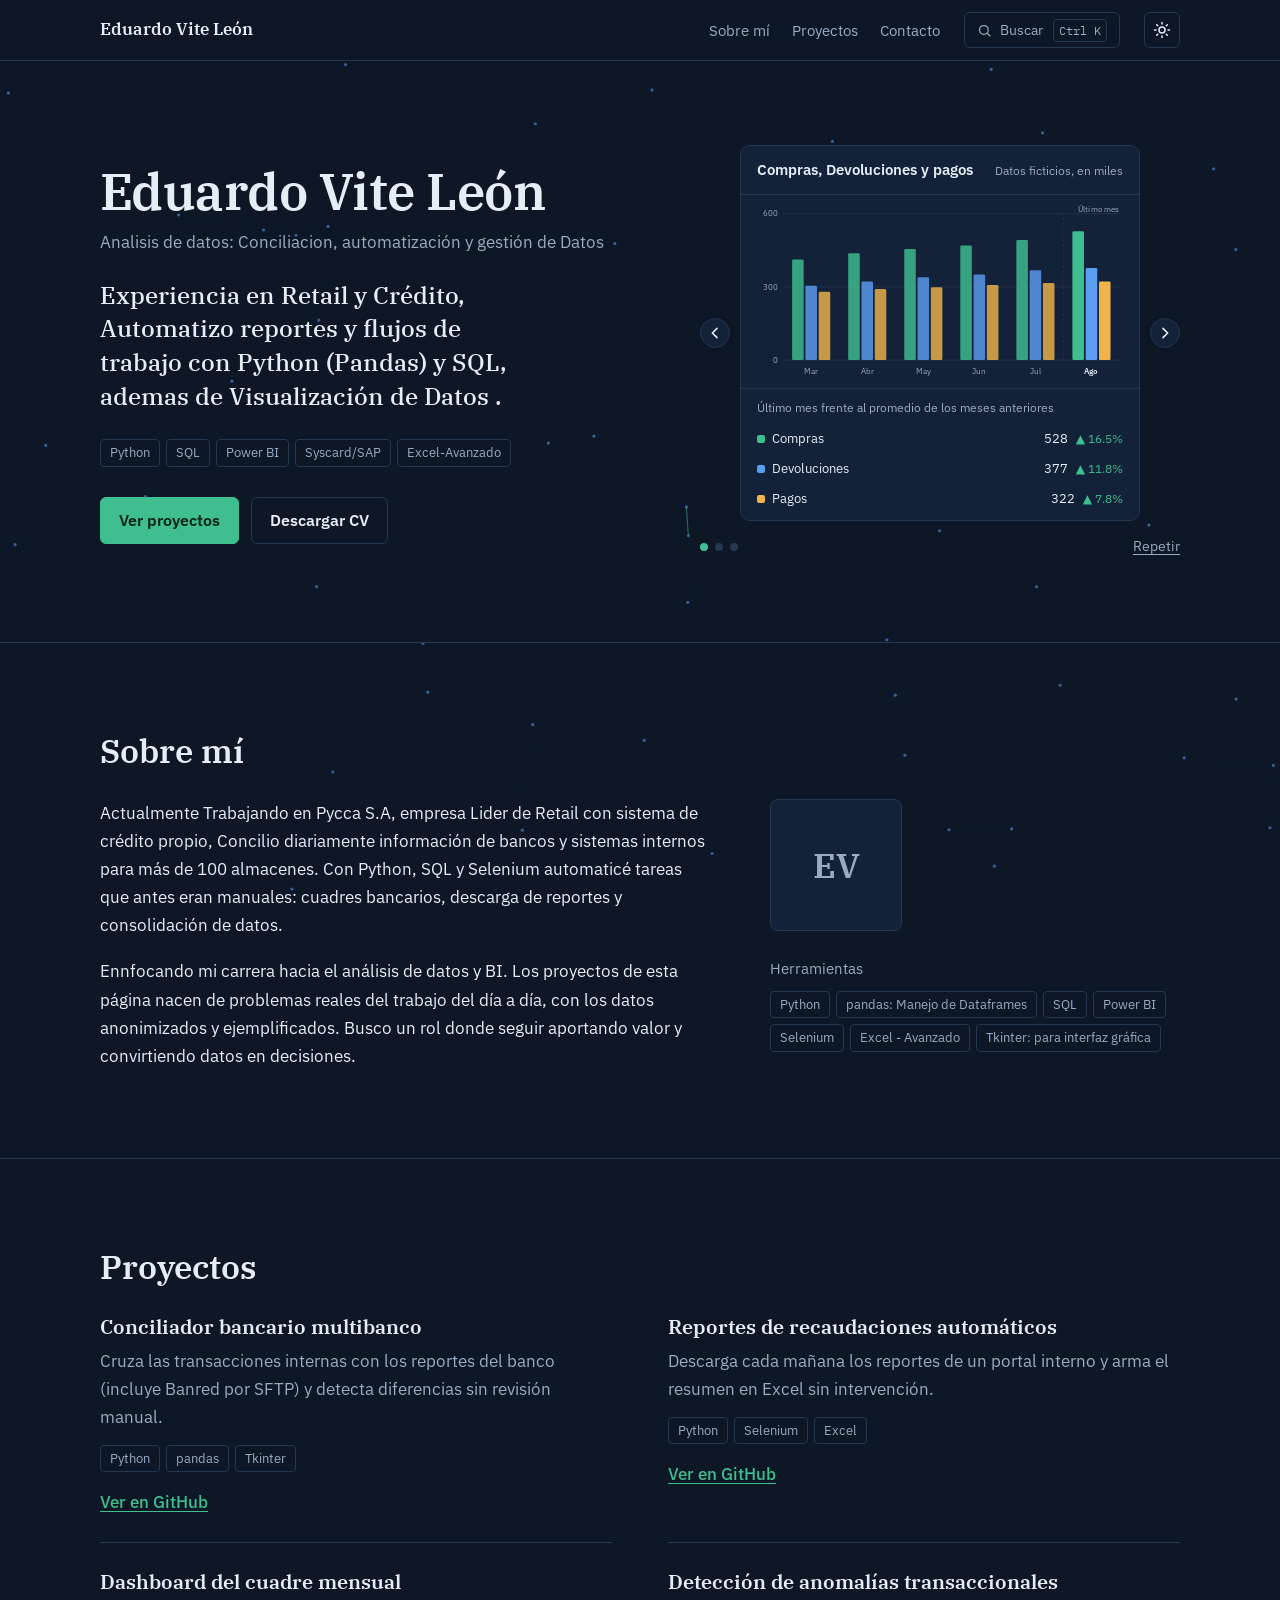
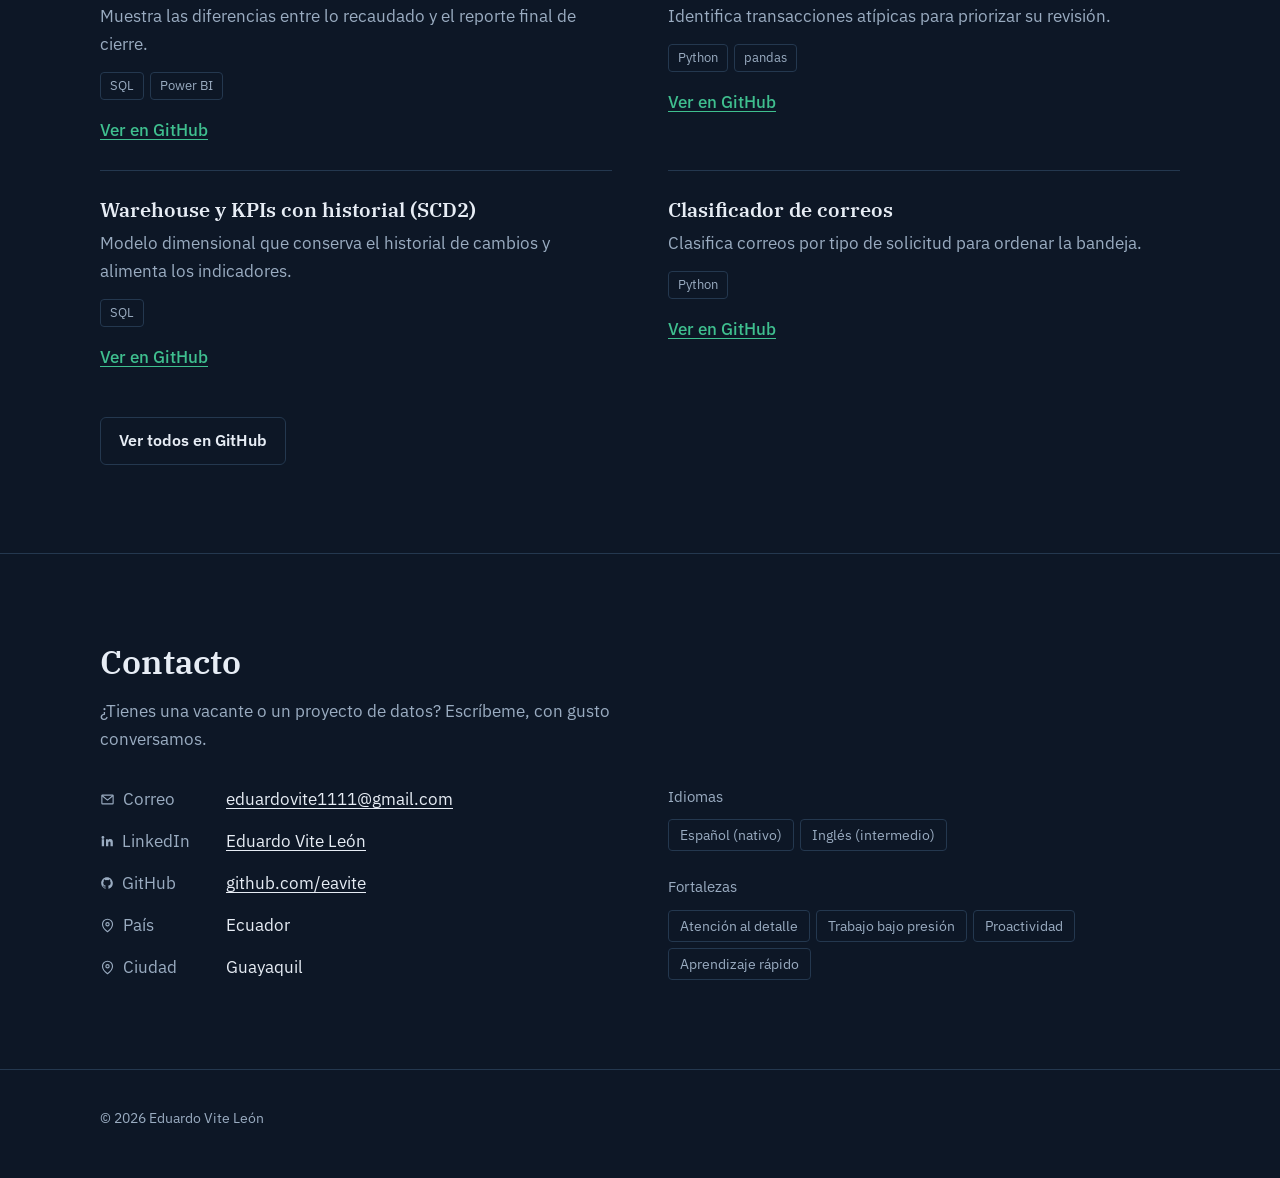
==== index.html @ 7fc9e505 "Primera versión de mi portafolio web" ====
<!DOCTYPE html>
<html lang="es" data-theme="dark">
<head>
	<meta charset="utf-8">
	<meta name="viewport" content="width=device-width, initial-scale=1">

	<!-- Estos dos textos son los que ven Google y las vistas previas al compartir el enlace.
	     Cámbialos aquí también (el resto del contenido se cambia en js/config.js). -->
	<title>Eduardo Vite León | Automatización y Análisis de Datos</title>
	<meta name="description" content="Portafolio de Eduardo Vite León: proyectos de automatización, conciliaciones bancarias y análisis de datos con Python, SQL y Power BI.">

	<script>
		/* Aplica el tema guardado antes de pintar la página, para evitar parpadeos */
		try {
			var t = localStorage.getItem('theme');
			if (t === 'light' || t === 'dark') document.documentElement.setAttribute('data-theme', t);
		} catch (e) {}
	</script>

	<link rel="preconnect" href="https://fonts.googleapis.com">
	<link rel="preconnect" href="https://fonts.gstatic.com" crossorigin>
	<link href="https://fonts.googleapis.com/css2?family=IBM+Plex+Mono:wght@400;500&family=IBM+Plex+Sans:wght@400;500;600&family=IBM+Plex+Serif:wght@500;600&display=swap" rel="stylesheet">
	<link rel="stylesheet" href="css/style.css">
</head>
<body id="top">

	<!-- Fondo ambiental: una red de nodos que se conectan, evocando una conciliación.
	     Es decorativo (aria-hidden) y vive detrás de todo el contenido. -->
	<canvas id="bg-canvas" class="bg-canvas" aria-hidden="true"></canvas>

	<a class="skip" href="#main">Saltar al contenido</a>

	<header class="site-nav">
		<div class="wrap nav-inner">
			<a class="brand" id="brand" href="#top"></a>
			<nav aria-label="Principal">
				<ul class="nav-links" id="nav-links"></ul>
			</nav>
			<button class="cmdk-trigger" id="cmdk-trigger" type="button" aria-haspopup="dialog" aria-controls="cmdk-overlay" title="Buscar una acción">
				<svg viewBox="0 0 24 24" width="15" height="15" fill="none" stroke="currentColor" stroke-width="2" stroke-linecap="round" stroke-linejoin="round" aria-hidden="true" focusable="false"><circle cx="11" cy="11" r="7"/><path d="m21 21-4.3-4.3"/></svg>
				<span>Buscar</span>
				<kbd id="cmdk-shortcut-hint">Ctrl K</kbd>
			</button>
			<button class="icon-btn" id="theme-toggle" type="button" aria-label="Cambiar entre tema claro y oscuro" title="Cambiar tema">
				<svg class="i-sun" viewBox="0 0 24 24" width="18" height="18" fill="none" stroke="currentColor" stroke-width="2" stroke-linecap="round" stroke-linejoin="round" aria-hidden="true" focusable="false"><circle cx="12" cy="12" r="4"/><path d="M12 2v2M12 20v2M4.9 4.9l1.4 1.4M17.7 17.7l1.4 1.4M2 12h2M20 12h2M4.9 19.1l1.4-1.4M17.7 6.3l1.4-1.4"/></svg>
				<svg class="i-moon" viewBox="0 0 24 24" width="18" height="18" fill="none" stroke="currentColor" stroke-width="2" stroke-linecap="round" stroke-linejoin="round" aria-hidden="true" focusable="false"><path d="M21 12.8A9 9 0 1 1 11.2 3a7 7 0 0 0 9.8 9.8z"/></svg>
			</button>
		</div>
	</header>

	<main id="main">

		<!-- Portada -->
		<section class="hero" aria-labelledby="hero-name">
			<div class="wrap hero-grid">
				<div class="hero-copy">
					<h1 id="hero-name"></h1>
					<p class="hero-role" id="hero-role"></p>
					<p class="hero-tagline" id="hero-tagline"></p>
					<ul class="tags" id="hero-stack"></ul>
					<div class="actions" id="hero-actions"></div>
				</div>

				<div class="deck-wrap" id="deck-wrap">
					<div class="deck" id="deck">
						<div class="deck-viewport" id="deck-viewport">
							<div class="deck-track" id="deck-track"></div>
						</div>
						<button class="deck-arrow deck-prev" id="deck-prev" type="button">
							<svg viewBox="0 0 24 24" width="16" height="16" fill="none" stroke="currentColor" stroke-width="2.4" stroke-linecap="round" stroke-linejoin="round" aria-hidden="true" focusable="false"><path d="M15 5l-7 7 7 7"/></svg>
							<span class="visually-hidden" id="deck-prev-label"></span>
						</button>
						<button class="deck-arrow deck-next" id="deck-next" type="button">
							<svg viewBox="0 0 24 24" width="16" height="16" fill="none" stroke="currentColor" stroke-width="2.4" stroke-linecap="round" stroke-linejoin="round" aria-hidden="true" focusable="false"><path d="M9 5l7 7-7 7"/></svg>
							<span class="visually-hidden" id="deck-next-label"></span>
						</button>
					</div>
					<div class="deck-foot">
						<div class="deck-dots" id="deck-dots" role="tablist"></div>
						<button class="text-btn" id="deck-replay" type="button">Repetir</button>
					</div>
					<p class="visually-hidden" id="deck-status" aria-live="polite"></p>
				</div>
			</div>
		</section>

		<!-- Sobre mí -->
		<section class="section" id="sobre-mi" aria-labelledby="about-title">
			<div class="wrap">
				<h2 id="about-title"></h2>
				<div class="about-grid">
					<div class="prose" id="about-text"></div>
					<aside class="about-side">
						<div id="avatar"></div>
						<p class="side-title" id="skills-title"></p>
						<ul class="tags" id="skills"></ul>
					</aside>
				</div>
			</div>
		</section>

		<!-- Proyectos -->
		<section class="section" id="proyectos" aria-labelledby="projects-title">
			<div class="wrap">
				<h2 id="projects-title"></h2>
				<p class="section-intro" id="projects-intro"></p>
				<div class="project-list" id="project-list"></div>
				<div class="actions projects-more" id="projects-more"></div>
			</div>
		</section>

		<!-- Contacto -->
		<section class="section" id="contacto" aria-labelledby="contact-title">
			<div class="wrap">
				<h2 id="contact-title"></h2>
				<p class="section-intro" id="contact-text"></p>
				<div class="contact-grid" id="contact-grid">
					<dl class="contact-list" id="contact-list"></dl>
					<div class="contact-highlights" id="contact-highlights"></div>
				</div>
			</div>
		</section>

	</main>

	<footer class="site-footer">
		<div class="wrap">
			<p id="footer-text"></p>
		</div>
	</footer>

	<noscript>
		<p class="wrap noscript">Este sitio necesita JavaScript activado para mostrar su contenido.</p>
	</noscript>

	<!-- Paleta de comandos (Ctrl/Cmd + K): sus acciones se arman solas a partir
	     de los enlaces que ya existen en la página, así que si cambias config.js
	     no hay que tocar nada aquí. -->
	<div class="cmdk-overlay" id="cmdk-overlay" hidden>
		<div class="cmdk-panel" role="dialog" aria-modal="true" aria-label="Paleta de comandos">
			<div class="cmdk-inputwrap">
				<svg viewBox="0 0 24 24" width="16" height="16" fill="none" stroke="currentColor" stroke-width="2" stroke-linecap="round" stroke-linejoin="round" aria-hidden="true" focusable="false"><circle cx="11" cy="11" r="7"/><path d="m21 21-4.3-4.3"/></svg>
				<input id="cmdk-input" class="cmdk-input" type="text" placeholder="Buscar una acción…" autocomplete="off" spellcheck="false">
				<kbd class="cmdk-esc">Esc</kbd>
			</div>
			<ul class="cmdk-list" id="cmdk-list" role="listbox" aria-label="Acciones"></ul>
			<p class="cmdk-empty" id="cmdk-empty" hidden>Sin resultados</p>
		</div>
	</div>

	<!-- El contenido vive en config.js; app.js lo dibuja en la página -->
	<script src="js/config.js" defer></script>
	<script src="js/app.js" defer></script>
	<script src="js/effects.js" defer></script>
</body>
</html>
---- css/style.css ----
/* =====================================================================
   ESTILOS DEL PORTAFOLIO
   ---------------------------------------------------------------------
   Para cambiar colores o tipografías, edita solo las variables de las
   dos primeras secciones (tema oscuro y tema claro).
   ===================================================================== */

/* ---------- Tema oscuro (por defecto) ---------- */
:root {
  --bg: #0d1726;        /* fondo de la página */
  --panel: #132238;     /* fondo de la tabla de la portada */
  --line: #24384f;      /* líneas y bordes */
  --text: #e7edf5;      /* texto principal */
  --muted: #9aacc1;     /* texto secundario */
  --ok: #3fbf8f;        /* color principal: "cuadra" (botones, enlaces) */
  --ok-ink: #07231a;    /* texto sobre el color principal */
  --warn: #f0b34a;      /* color de "diferencia" */
  --accent: #5b9df0;    /* tercer color de la gráfica */
  --panel-2: #0f1d30;   /* franja dentro de los paneles (cabecera, resultado SQL) */

  --font-body: "IBM Plex Sans", system-ui, -apple-system, "Segoe UI", Roboto, sans-serif;
  --font-head: "IBM Plex Serif", Georgia, "Times New Roman", serif;
  --font-mono: "IBM Plex Mono", ui-monospace, "SF Mono", Consolas, monospace;

  --wrap: 1080px;       /* ancho máximo del contenido */
  color-scheme: dark;
}

/* ---------- Tema claro ---------- */
:root[data-theme="light"] {
  --bg: #f4f6f9;
  --panel: #ffffff;
  --line: #d8e0ea;
  --text: #132033;
  --muted: #52647a;
  --ok: #12805c;
  --ok-ink: #ffffff;
  --warn: #a15f00;
  --accent: #1c5fb0;
  --panel-2: #eef2f7;
  color-scheme: light;
}

/* ---------- Base ---------- */
*, *::before, *::after { box-sizing: border-box; }

html {
  scroll-behavior: smooth;
  scroll-padding-top: 72px;
  -webkit-text-size-adjust: 100%;
}

body {
  margin: 0;
  background: var(--bg);
  color: var(--text);
  font-family: var(--font-body);
  font-size: 1.0625rem;
  line-height: 1.65;
}

img { display: block; max-width: 100%; }
a { color: inherit; }

.wrap { width: min(100% - 40px, var(--wrap)); margin-inline: auto; }

:focus-visible { outline: 2px solid var(--ok); outline-offset: 3px; }

.skip {
  position: absolute; left: -999px; top: 8px;
  background: var(--ok); color: var(--ok-ink);
  padding: 8px 14px; border-radius: 6px; z-index: 30; text-decoration: none;
}
.skip:focus { left: 12px; }

.noscript { padding-block: 24px; color: var(--muted); }

/* ---------- Menú superior ---------- */
.site-nav {
  position: sticky; top: 0; z-index: 20;
  background: var(--bg);
  border-bottom: 1px solid var(--line);
}
.nav-inner {
  display: flex; align-items: center; gap: 24px;
  min-height: 60px;
}
.brand {
  font-family: var(--font-head); font-weight: 600; font-size: 1.05rem;
  text-decoration: none; white-space: nowrap; margin-right: auto;
}
.brand-short { display: none; }
.nav-links { display: flex; gap: 22px; list-style: none; margin: 0; padding: 0; }
.nav-links a {
  color: var(--muted); text-decoration: none; font-size: .95rem; padding: 6px 0;
  border-bottom: 1px solid transparent;
}
.nav-links a:hover { color: var(--text); border-bottom-color: var(--ok); }

.icon-btn {
  display: inline-grid; place-items: center;
  width: 36px; height: 36px; padding: 0;
  background: transparent; color: var(--text);
  border: 1px solid var(--line); border-radius: 6px; cursor: pointer;
}
.icon-btn:hover { border-color: var(--muted); }
:root[data-theme="dark"] .i-moon { display: none; }
:root[data-theme="light"] .i-sun { display: none; }

/* ---------- Botones y etiquetas ---------- */
.actions { display: flex; flex-wrap: wrap; gap: 12px; }

.btn {
  display: inline-flex; align-items: center;
  padding: 10px 18px; border-radius: 6px;
  font-weight: 600; font-size: .98rem; text-decoration: none;
  border: 1px solid var(--line);
}
.btn-primary { background: var(--ok); border-color: var(--ok); color: var(--ok-ink); }
.btn-primary:hover { filter: brightness(1.08); }
.btn-ghost { background: transparent; color: var(--text); }
.btn-ghost:hover { border-color: var(--muted); }

.tags { display: flex; flex-wrap: wrap; gap: 6px; list-style: none; margin: 0; padding: 0; }
.tags li {
  padding: 2px 9px; border: 1px solid var(--line); border-radius: 4px;
  color: var(--muted); font-size: .84rem; line-height: 1.6;
}

.text-btn {
  background: none; border: 0; padding: 4px 0; cursor: pointer;
  color: var(--muted); font: inherit; font-size: .88rem;
  text-decoration: underline; text-underline-offset: 3px;
}
.text-btn:hover { color: var(--text); }

/* ---------- Portada ---------- */
.hero { padding: 84px 0 80px; }
.hero-grid {
  display: grid; grid-template-columns: 1.05fr .95fr;
  gap: 56px; align-items: center;
}
/* Sin esto, una columna de grid nunca se encoge más allá del contenido que tenga
   dentro (por ejemplo, una línea larga de la consulta SQL) y desborda la pantalla */
.hero-grid > * { min-width: 0; }
.hero-grid--single { grid-template-columns: 1fr; }
.hero-grid--single .hero-copy { max-width: 640px; }

.hero h1 {
  margin: 0 0 10px;
  font-family: var(--font-head); font-weight: 600;
  font-size: clamp(2.3rem, 5vw, 3.2rem); line-height: 1.1; letter-spacing: -.01em;
  text-wrap: balance;
}
.hero-role { margin: 0 0 22px; color: var(--muted); font-size: 1.05rem; }
.hero-tagline {
  margin: 0 0 26px; max-width: 36ch; text-wrap: balance;
  font-family: var(--font-head); font-weight: 500;
  font-size: clamp(1.2rem, 2.2vw, 1.5rem); line-height: 1.4;
}
.hero .tags { margin-bottom: 30px; }

/* ---------- Utilidad: oculto visualmente, disponible para lectores de pantalla ---------- */
.visually-hidden {
  position: absolute; width: 1px; height: 1px; margin: -1px; padding: 0;
  overflow: hidden; clip: rect(0 0 0 0); white-space: nowrap; border: 0;
}

/* ---------- Panel base (lo comparten la gráfica, la tabla y la consulta SQL) ---------- */
.panel {
  background: var(--panel); font-family: var(--font-mono); font-size: .8rem;
  display: flex; flex-direction: column; height: 100%;
}
.panel-head {
  display: flex; justify-content: space-between; align-items: baseline; gap: 12px;
  padding: 12px 16px; border-bottom: 1px solid var(--line);
  font-family: var(--font-body);
}
.panel-title { font-weight: 600; font-size: .92rem; }
.panel-note { color: var(--muted); font-size: .78rem; white-space: nowrap; }
.panel-body { padding: 4px 16px 6px; flex: 1 1 auto; }
.panel-foot { border-top: 1px solid var(--line); }

/* ---------- Carrusel de la portada ---------- */
.deck-wrap { width: 100%; max-width: 480px; justify-self: end; }
/* El relleno lateral reserva sitio a las flechas, para que nunca tapen el contenido */
.deck { position: relative; padding-inline: 40px; }
.deck-viewport {
  border: 1px solid var(--line); border-radius: 10px; overflow: hidden;
  background: var(--panel);
  transition: height .35s ease;   /* la tarjeta se ajusta a la altura de cada diapositiva */
}
.deck-track { display: flex; align-items: flex-start; will-change: transform; }
.deck-track.is-animating { transition: transform .5s cubic-bezier(.65, 0, .35, 1); }
.deck-slide { flex: 0 0 100%; min-width: 0; }
.deck-slide[hidden] { display: block; }   /* se ocultan por posición, no por "hidden" */

.deck-arrow {
  position: absolute; top: 50%; translate: 0 -50%;
  display: grid; place-items: center; width: 30px; height: 30px; padding: 0;
  background: var(--panel); color: var(--text); border: 1px solid var(--line); border-radius: 50%;
  cursor: pointer; box-shadow: 0 1px 4px rgba(0, 0, 0, .18);
}
.deck-arrow:hover { border-color: var(--muted); }
.deck-arrow:disabled { opacity: .35; cursor: default; }
.deck-prev { left: 0; }
.deck-next { right: 0; }

.deck-foot { margin-top: 10px; display: flex; justify-content: space-between; align-items: center; gap: 12px; }
.deck-dots { display: flex; gap: 7px; }
.deck-dot {
  width: 8px; height: 8px; padding: 0; border-radius: 50%;
  background: var(--line); border: 0; cursor: pointer;
}
.deck-dot[aria-current="true"] { background: var(--ok); }

/* ---------- Diapositiva: tabla de conciliación ---------- */
.lgrid {
  display: grid; grid-template-columns: 2.7rem 1fr 1fr 6.6rem;
  column-gap: 16px; align-items: center; padding-inline: 16px;
}
.ledger-cols {
  padding-block: 8px; border-bottom: 1px solid var(--line);
  color: var(--muted); font-family: var(--font-body); font-size: .75rem;
}
.lrow {
  padding-block: 10px; border-bottom: 1px dashed var(--line);
  opacity: 0; transition: opacity .35s;
}
.lrow:last-child { border-bottom: 0; }
.lrow.in { opacity: 1; }

.c-num { text-align: right; font-variant-numeric: tabular-nums; }
.c-num.is-fixed { color: var(--ok); }
.c-status {
  display: flex; align-items: center; gap: 6px;
  font-family: var(--font-body); font-size: .78rem; color: var(--muted);
  transition: color .25s;
}
.dot-state {
  flex: none; width: 8px; height: 8px; border-radius: 50%;
  background: var(--line); transition: background .25s;
}
.c-status[data-state="ok"] { color: var(--text); }
.c-status[data-state="ok"] .dot-state { background: var(--ok); }
.c-status[data-state="warn"] { color: var(--text); }
.c-status[data-state="warn"] .dot-state { background: var(--warn); }

.ltotal {
  display: flex; justify-content: space-between; align-items: baseline;
  padding: 12px 16px; font-weight: 500; font-family: var(--font-mono);
}
.ltotal > span:first-child { font-family: var(--font-body); }
.ltotal-value { font-variant-numeric: tabular-nums; color: var(--muted); transition: color .25s; }
.ltotal-value[data-state="warn"] { color: var(--warn); }
.ltotal-value[data-state="ok"] { color: var(--ok); }

/* ---------- Diapositiva: gráfica ---------- */
.chart-figure { margin: 6px 0 2px; }
.chart-svg { width: 100%; height: auto; display: block; overflow: visible; }
.chart-bar { transition: height .6s cubic-bezier(.2, .8, .2, 1), y .6s cubic-bezier(.2, .8, .2, 1); }
.chart-bar.is-last { filter: drop-shadow(0 0 0 transparent); }
.chart-axis-label {
  font-family: var(--font-body); font-size: 9.5px; fill: var(--muted);
}
.chart-axis-label.is-last { fill: var(--text); font-weight: 600; }
.chart-gridline { stroke: var(--line); stroke-width: 1; }
.chart-divider { stroke: var(--line); stroke-width: 1; stroke-dasharray: 2 3; }
.chart-flag {
  font-family: var(--font-body); font-size: 9px; fill: var(--muted); letter-spacing: .02em;
}

.chart-legend {
  display: flex; flex-wrap: wrap; gap: 12px 16px; padding: 2px 0 10px;
  font-family: var(--font-body); font-size: .78rem; color: var(--muted);
}
.chart-legend li { display: flex; align-items: center; gap: 6px; }
.chart-legend .swatch { width: 9px; height: 9px; border-radius: 2px; }

.chart-caption {
  margin: 0; padding: 10px 16px 0; color: var(--muted);
  font-family: var(--font-body); font-size: .78rem; line-height: 1.4;
}
.chart-stats { list-style: none; margin: 0; padding: 12px 16px; display: grid; gap: 8px; }
.chart-stat { display: flex; align-items: baseline; justify-content: space-between; gap: 10px; font-family: var(--font-body); font-size: .82rem; }
.chart-stat .cs-name { display: flex; align-items: center; gap: 7px; color: var(--text); }
.chart-stat .swatch { width: 8px; height: 8px; border-radius: 2px; flex: none; }
.chart-stat .cs-values { display: flex; align-items: baseline; gap: 8px; font-variant-numeric: tabular-nums; }
.chart-stat .cs-value { font-family: var(--font-mono); color: var(--text); }
.chart-stat .cs-delta { font-size: .76rem; }
.chart-stat .cs-delta.up { color: var(--ok); }
.chart-stat .cs-delta.down { color: var(--warn); }

/* ---------- Diapositiva: consulta SQL ---------- */
.sql-scroll { position: relative; margin: 6px 0 0; }
.sql-scroll::after {
  content: ""; position: absolute; top: 0; right: 0; bottom: 0; width: 22px;
  background: linear-gradient(to right, transparent, var(--panel)); pointer-events: none;
}
.sql-code {
  margin: 0; padding: 10px 22px 12px 0; white-space: pre; overflow-x: auto;
  font-family: var(--font-mono); font-size: .78rem; line-height: 1.65; color: var(--text);
  -webkit-overflow-scrolling: touch;
}
.sql-kw { color: var(--accent); }
.sql-cursor {
  display: inline-block; width: 6px; height: 1em; margin-left: 1px;
  background: var(--ok); vertical-align: text-bottom; animation: sql-blink 1s step-end infinite;
}
.sql-cursor.is-done { display: none; }

.sql-result { padding: 10px 16px 14px; background: var(--panel-2); }
.sql-result-head {
  display: flex; justify-content: space-between; align-items: baseline;
  font-family: var(--font-body); font-size: .76rem; color: var(--muted); margin-bottom: 8px;
}
.sql-table { width: 100%; border-collapse: collapse; font-size: .78rem; }
.sql-table th, .sql-table td { text-align: right; padding: 5px 8px; font-variant-numeric: tabular-nums; }
.sql-table th:first-child, .sql-table td:first-child { text-align: left; }
.sql-table th { color: var(--muted); font-family: var(--font-body); font-weight: 500; border-bottom: 1px solid var(--line); }
.sql-table td { border-bottom: 1px dashed var(--line); }
.sql-table tr:last-child td { border-bottom: 0; }
.sql-table td.is-diff { color: var(--warn); }
.sql-result[hidden] { display: none; }

@keyframes sql-blink { 50% { opacity: 0; } }

/* ---------- Secciones ---------- */
.section { padding: 88px 0; border-top: 1px solid var(--line); }
.section h2 {
  margin: 0 0 28px;
  font-family: var(--font-head); font-weight: 600;
  font-size: clamp(1.6rem, 3vw, 2.05rem); line-height: 1.2;
}
.section-intro { margin: -12px 0 32px; max-width: 62ch; color: var(--muted); }
.section-intro:empty { display: none; }

/* Sobre mí */
.about-grid { display: grid; grid-template-columns: 1.5fr 1fr; gap: 56px; align-items: start; }
.about-grid > * { min-width: 0; }
.prose p { margin: 0 0 1.1em; max-width: 62ch; }
.prose p:last-child { margin-bottom: 0; }

.about-side .avatar {
  width: 132px; height: 132px; margin-bottom: 26px;
  border: 1px solid var(--line); border-radius: 8px; object-fit: cover;
}
.about-side .avatar-initials {
  display: grid; place-items: center;
  background: var(--panel); color: var(--muted);
  font-family: var(--font-head); font-weight: 600; font-size: 2.2rem;
}
.side-title { margin: 0 0 10px; color: var(--muted); font-size: .92rem; }
.side-title:empty { display: none; }

/* Proyectos */
.project-list--grid { display: grid; grid-template-columns: 1fr 1fr; column-gap: 56px; }
.project-list--grid .project { padding: 26px 0; }
.project-list--grid .project:nth-child(-n+2) { border-top: 0; padding-top: 0; }
.project {
  display: grid; grid-template-columns: 260px 1fr; gap: 28px;
  padding: 28px 0; border-top: 1px solid var(--line);
}
.project:first-child { border-top: 0; padding-top: 0; }
.project--text { grid-template-columns: 1fr; }
.project-thumb {
  width: 100%; aspect-ratio: 16 / 10; object-fit: cover;
  border: 1px solid var(--line); border-radius: 8px; background: var(--panel);
}
.project h3 {
  margin: 0 0 6px;
  font-family: var(--font-head); font-weight: 600; font-size: 1.28rem; line-height: 1.3;
}
.project p { margin: 0 0 14px; max-width: 62ch; color: var(--muted); }
.project .tags { margin-bottom: 16px; }

.link {
  font-weight: 500; color: var(--ok);
  text-decoration: underline; text-underline-offset: 3px;
}
.link:hover { filter: brightness(1.15); }
.projects-more { margin-top: 20px; }

/* Contacto */
.contact-grid { display: grid; grid-template-columns: 1fr 1fr; gap: 56px; align-items: start; }
.contact-grid > * { min-width: 0; }
.contact-grid--single { grid-template-columns: 1fr; }
.contact-grid--single .contact-highlights { display: none; }

.contact-list {
  display: grid; grid-template-columns: max-content 1fr;
  gap: 14px 36px; margin: 0;
}
.contact-list dt { display: flex; align-items: center; gap: 8px; color: var(--muted); }
.contact-list dt svg { flex: none; color: var(--muted); }
.contact-list dd { margin: 0; }
.contact-list a { text-underline-offset: 3px; }
.contact-list a:hover { color: var(--ok); }

.contact-highlights { display: grid; gap: 24px; align-content: start; }
.chl-title { margin: 0 0 10px; color: var(--muted); font-size: .92rem; }
.chl-group .tags li { font-size: .86rem; padding: 4px 11px; }

/* Pie */
.site-footer { padding: 36px 0 48px; border-top: 1px solid var(--line); color: var(--muted); font-size: .9rem; }
.site-footer p { margin: 0; }

/* ---------- Pantallas pequeñas ---------- */
@media (max-width: 900px) {
  .hero { padding: 56px 0 56px; }
  .hero-grid { grid-template-columns: 1fr; gap: 40px; }
  .deck-wrap { justify-self: stretch; max-width: none; }
  .about-grid { grid-template-columns: 1fr; gap: 36px; }
  .contact-grid { grid-template-columns: 1fr; gap: 36px; }
  .section { padding: 64px 0; }
  .project-list--grid { grid-template-columns: 1fr; }
  .project-list--grid .project:nth-child(2) { border-top: 1px solid var(--line); padding-top: 26px; }
}
@media (max-width: 640px) {
  .project { grid-template-columns: 1fr; gap: 16px; }
  .nav-inner { gap: 16px; }
  .nav-links { gap: 16px; }
  .brand-full { display: none; }
  .brand-short { display: inline; }
}
@media (max-width: 420px) {
  .panel { font-size: .74rem; }
  .lgrid { grid-template-columns: 2.4rem 1fr 1fr 6rem; column-gap: 8px; }
  .panel-head, .ltotal, .sql-result { padding-inline: 12px; }
  .deck { padding-inline: 32px; }
  .deck-arrow { width: 24px; height: 24px; }
  .deck-prev { left: 0; }
  .deck-next { right: 0; }
  .panel-head { flex-direction: column; align-items: flex-start; gap: 2px; }
  .sql-code { font-size: .7rem; }
  .contact-list { grid-template-columns: 1fr; gap: 2px 0; }
  .contact-list dd { margin-bottom: 12px; }
}

/* ---------- Respetar "reducir movimiento" ---------- */
@media (prefers-reduced-motion: reduce) {
  html { scroll-behavior: auto; }
  *, *::before, *::after { transition: none !important; animation: none !important; }
}

/* =====================================================================
   EXTRA: fondo ambiental + paleta de comandos (Ctrl/Cmd+K)
   Todo lo de aquí abajo es nuevo: no cambia nada de las reglas de arriba.
   ===================================================================== */

/* ---------- Fondo: red de nodos detrás de todo el sitio ---------- */
.bg-canvas {
  position: fixed; inset: 0; z-index: -1;
  width: 100%; height: 100%;
  pointer-events: none;
}

/* ---------- Botón que abre la paleta de comandos ---------- */
.cmdk-trigger {
  display: inline-flex; align-items: center; gap: 8px;
  height: 36px; padding: 0 12px;
  background: transparent; color: var(--muted);
  border: 1px solid var(--line); border-radius: 6px; cursor: pointer;
  font: inherit; font-size: .86rem;
}
.cmdk-trigger:hover { border-color: var(--muted); color: var(--text); }
.cmdk-trigger kbd {
  font-family: var(--font-mono); font-size: .72rem; color: var(--muted);
  border: 1px solid var(--line); border-radius: 4px; padding: 1px 5px; margin-left: 2px;
}
@media (max-width: 640px) {
  .cmdk-trigger span, .cmdk-trigger kbd { display: none; }
  .cmdk-trigger { width: 36px; padding: 0; justify-content: center; }
}

/* ---------- Paleta de comandos ---------- */
.cmdk-overlay {
  position: fixed; inset: 0; z-index: 40;
  display: flex; align-items: flex-start; justify-content: center;
  padding: 12vh 16px 0;
  background: rgba(3, 8, 16, .55);
}
:root[data-theme="light"] .cmdk-overlay { background: rgba(20, 28, 40, .35); }
.cmdk-overlay[hidden] { display: none; }

.cmdk-panel {
  width: 100%; max-width: 560px;
  background: var(--panel); border: 1px solid var(--line); border-radius: 10px;
  box-shadow: 0 20px 60px rgba(0, 0, 0, .35);
  overflow: hidden;
}
.cmdk-inputwrap {
  display: flex; align-items: center; gap: 10px;
  padding: 14px 16px; border-bottom: 1px solid var(--line);
  color: var(--muted);
}
.cmdk-input {
  flex: 1; min-width: 0; border: 0; background: none; outline: none;
  color: var(--text); font: inherit; font-size: 1rem;
}
.cmdk-input::placeholder { color: var(--muted); }
.cmdk-esc {
  font-family: var(--font-mono); font-size: .72rem; color: var(--muted);
  border: 1px solid var(--line); border-radius: 4px; padding: 2px 6px;
}
.cmdk-list { list-style: none; margin: 0; padding: 8px; max-height: 320px; overflow-y: auto; }
.cmdk-item {
  display: flex; align-items: center; gap: 10px;
  padding: 10px 12px; border-radius: 6px; cursor: pointer;
  color: var(--text); font-size: .94rem;
}
.cmdk-item .cmdk-icon { display: flex; color: var(--muted); flex: none; }
.cmdk-item[aria-selected="true"] { background: var(--panel-2); }
.cmdk-item[aria-selected="true"] .cmdk-icon { color: var(--ok); }
.cmdk-empty { margin: 0; padding: 24px 16px; text-align: center; color: var(--muted); font-size: .9rem; }

/* ---------- Respetar "reducir movimiento" también aquí ---------- */
@media (prefers-reduced-motion: reduce) {
  .cmdk-overlay, .cmdk-item { transition: none !important; }
}
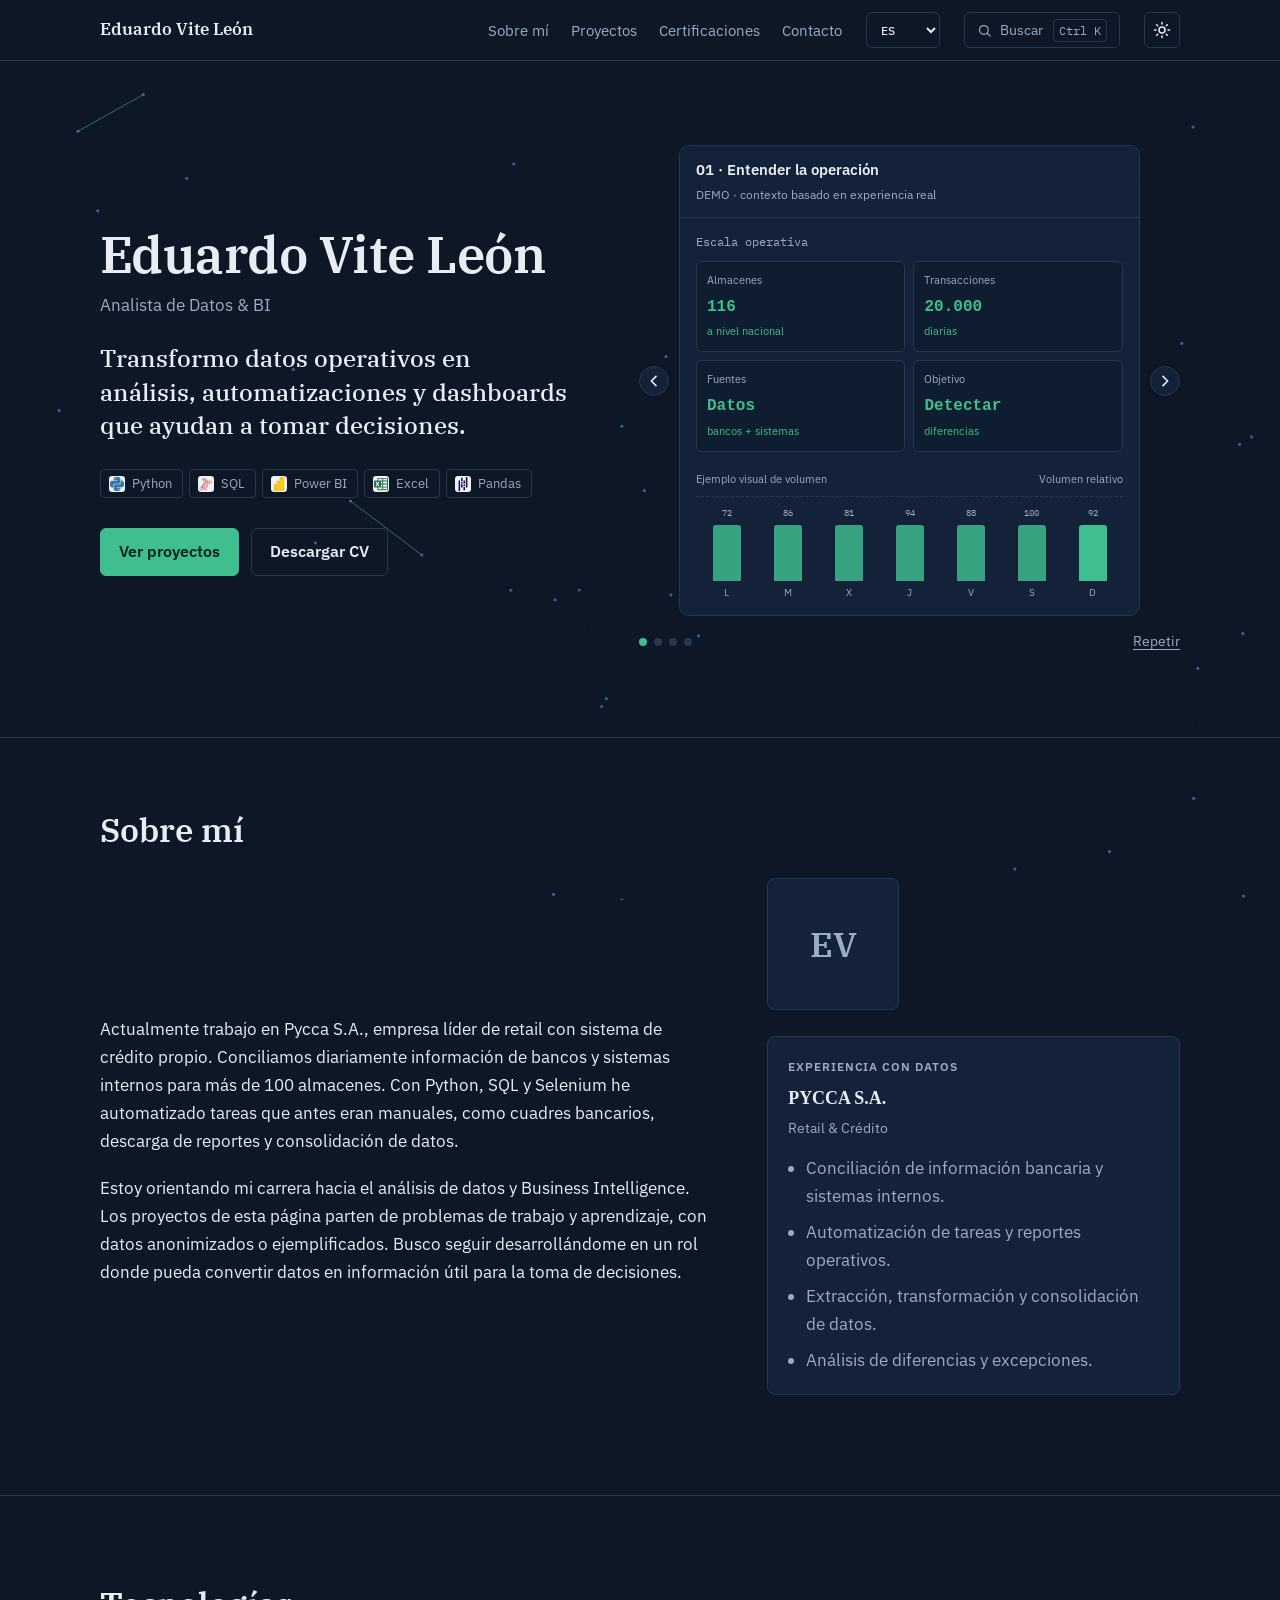
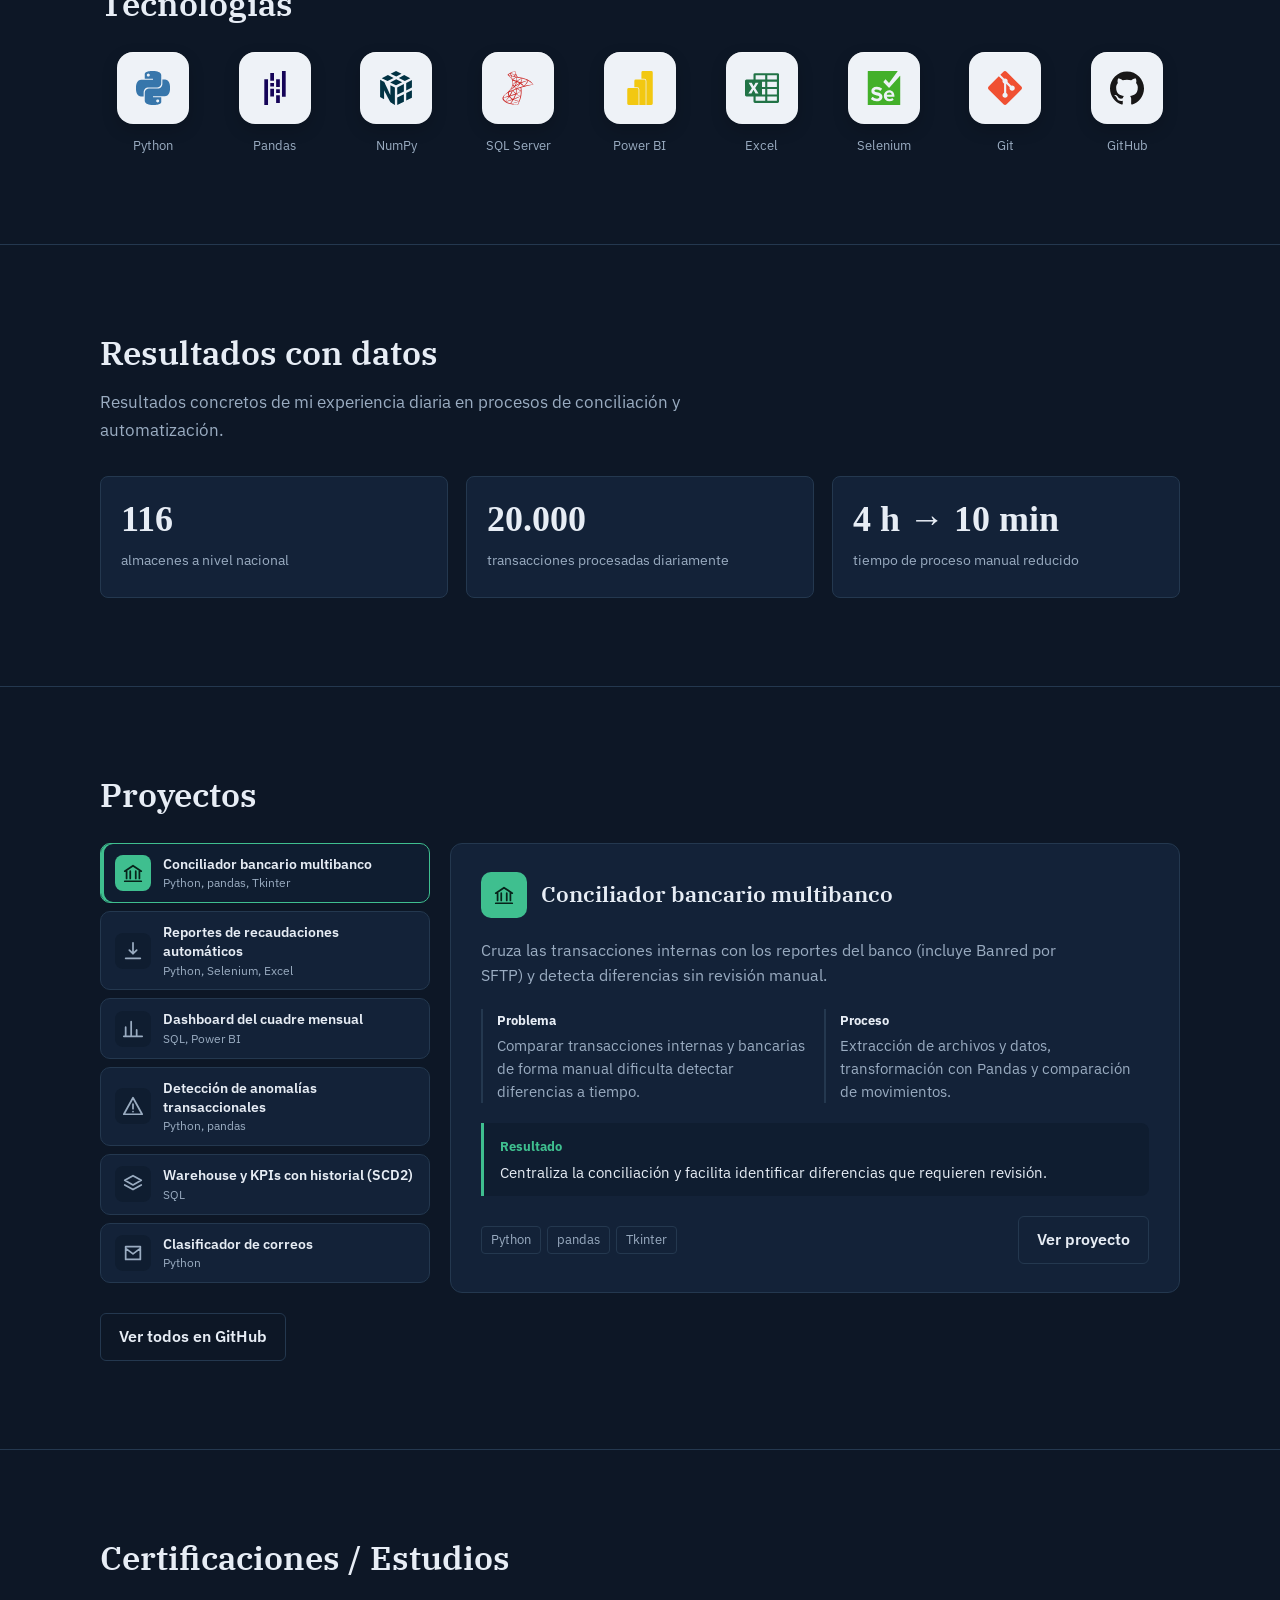
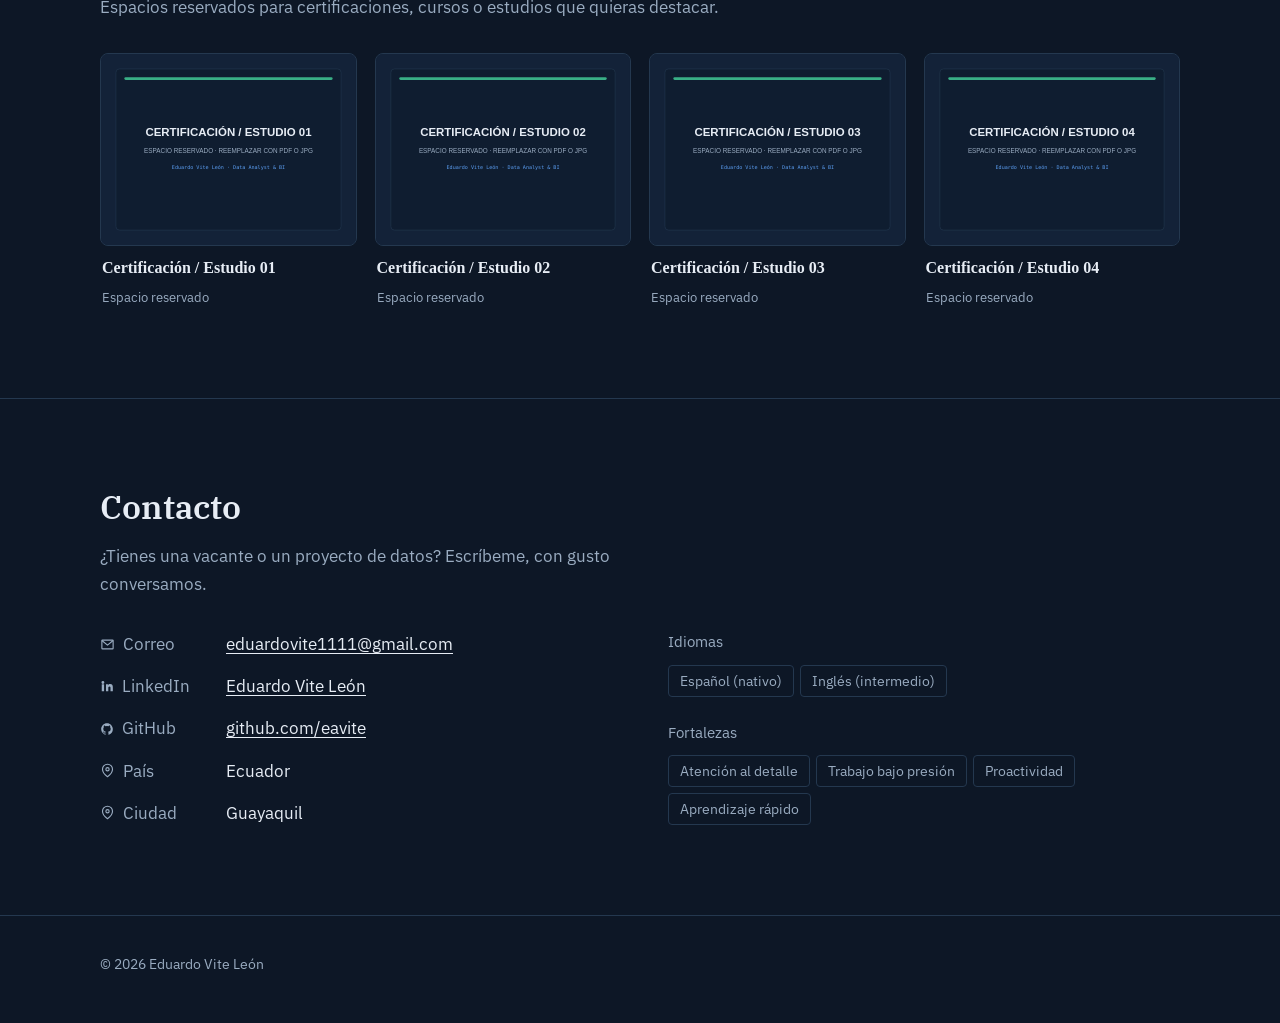
==== commit a685bf9a: "Añadido carrusel, y añadido animaciones y nuevos slides, faltan imagenes y proyectos reales" ====
--- a/index.html
+++ b/index.html
@@ -6,8 +6,8 @@
 
 	<!-- Estos dos textos son los que ven Google y las vistas previas al compartir el enlace.
 	     Cámbialos aquí también (el resto del contenido se cambia en js/config.js). -->
-	<title>Eduardo Vite León | Automatización y Análisis de Datos</title>
-	<meta name="description" content="Portafolio de Eduardo Vite León: proyectos de automatización, conciliaciones bancarias y análisis de datos con Python, SQL y Power BI.">
+	<title>Eduardo Vite León | Data Analyst & BI | Python, SQL, Power BI</title>
+	<meta name="description" content="Portafolio de Eduardo Vite León, Analista de Datos y BI con experiencia en retail y crédito. Análisis, automatización y visualización con Python, SQL, Power BI y Excel.">
 
 	<script>
 		/* Aplica el tema guardado antes de pintar la página, para evitar parpadeos */
@@ -36,6 +36,13 @@
 			<nav aria-label="Principal">
 				<ul class="nav-links" id="nav-links"></ul>
 			</nav>
+			<label class="language-switcher" for="language-switcher">
+				<span class="visually-hidden">Idioma</span>
+				<select id="language-switcher" aria-label="Idioma">
+					<option value="es">ES</option>
+					<option value="en">EN</option>
+				</select>
+			</label>
 			<button class="cmdk-trigger" id="cmdk-trigger" type="button" aria-haspopup="dialog" aria-controls="cmdk-overlay" title="Buscar una acción">
 				<svg viewBox="0 0 24 24" width="15" height="15" fill="none" stroke="currentColor" stroke-width="2" stroke-linecap="round" stroke-linejoin="round" aria-hidden="true" focusable="false"><circle cx="11" cy="11" r="7"/><path d="m21 21-4.3-4.3"/></svg>
 				<span>Buscar</span>
@@ -85,13 +92,19 @@
 		</section>
 
 		<!-- Sobre mí -->
-		<section class="section" id="sobre-mi" aria-labelledby="about-title">
+		<section class="section section--about" id="sobre-mi" aria-labelledby="about-title">
 			<div class="wrap">
 				<h2 id="about-title"></h2>
 				<div class="about-grid">
 					<div class="prose" id="about-text"></div>
 					<aside class="about-side">
 						<div id="avatar"></div>
+						<div class="experience-card" id="experience-card">
+							<p class="experience-eyebrow" id="experience-eyebrow"></p>
+							<h3 id="experience-title"></h3>
+							<p class="experience-meta" id="experience-meta"></p>
+							<ul id="experience-points"></ul>
+						</div>
 						<p class="side-title" id="skills-title"></p>
 						<ul class="tags" id="skills"></ul>
 					</aside>
@@ -99,13 +112,40 @@
 			</div>
 		</section>
 
+		<!-- Tecnologías -->
+		<section class="section" id="tecnologias" aria-labelledby="tech-title">
+			<div class="wrap">
+				<h2 id="tech-title"></h2>
+				<p class="section-intro" id="tech-intro"></p>
+				<ul class="tech-grid" id="tech-grid"></ul>
+			</div>
+		</section>
+
+		<!-- Resultados -->
+		<section class="section" id="resultados" aria-labelledby="impact-title">
+			<div class="wrap">
+				<h2 id="impact-title"></h2>
+				<p class="section-intro" id="impact-intro"></p>
+				<div class="impact-grid" id="impact-metrics"></div>
+			</div>
+		</section>
+
 		<!-- Proyectos -->
 		<section class="section" id="proyectos" aria-labelledby="projects-title">
 			<div class="wrap">
 				<h2 id="projects-title"></h2>
 				<p class="section-intro" id="projects-intro"></p>
-				<div class="project-list" id="project-list"></div>
+				<div class="pfolio" id="project-list"></div>
 				<div class="actions projects-more" id="projects-more"></div>
+			</div>
+		</section>
+
+		<!-- Certificaciones / Estudios -->
+		<section class="section" id="certificaciones" aria-labelledby="certifications-title">
+			<div class="wrap">
+				<h2 id="certifications-title"></h2>
+				<p class="section-intro" id="certifications-intro"></p>
+				<div class="certification-grid" id="certification-grid"></div>
 			</div>
 		</section>
 
@@ -122,6 +162,17 @@
 		</section>
 
 	</main>
+
+	<div class="cert-lightbox" id="cert-lightbox" hidden>
+		<div class="cert-lightbox-backdrop" data-cert-close></div>
+		<div class="cert-lightbox-panel" role="dialog" aria-modal="true" aria-labelledby="cert-lightbox-title">
+			<div class="cert-lightbox-head">
+				<h2 id="cert-lightbox-title"></h2>
+				<button class="icon-btn cert-lightbox-close" id="cert-lightbox-close" type="button" aria-label="Cerrar">×</button>
+			</div>
+			<div class="cert-lightbox-content" id="cert-lightbox-content"></div>
+		</div>
+	</div>
 
 	<footer class="site-footer">
 		<div class="wrap">
@@ -149,6 +200,7 @@
 	</div>
 
 	<!-- El contenido vive en config.js; app.js lo dibuja en la página -->
+	<script src="js/logos.js" defer></script>
 	<script src="js/config.js" defer></script>
 	<script src="js/app.js" defer></script>
 	<script src="js/effects.js" defer></script>
--- a/css/style.css
+++ b/css/style.css
@@ -137,7 +137,7 @@
 /* ---------- Portada ---------- */
 .hero { padding: 84px 0 80px; }
 .hero-grid {
-  display: grid; grid-template-columns: 1.05fr .95fr;
+  display: grid; grid-template-columns: minmax(0, 1fr) minmax(0, 1.12fr);
   gap: 56px; align-items: center;
 }
 /* Sin esto, una columna de grid nunca se encoge más allá del contenido que tenga
@@ -172,7 +172,7 @@
   display: flex; flex-direction: column; height: 100%;
 }
 .panel-head {
-  display: flex; justify-content: space-between; align-items: baseline; gap: 12px;
+  display: flex; flex-wrap: wrap; justify-content: space-between; align-items: baseline; gap: 2px 12px;
   padding: 12px 16px; border-bottom: 1px solid var(--line);
   font-family: var(--font-body);
 }
@@ -182,7 +182,7 @@
 .panel-foot { border-top: 1px solid var(--line); }
 
 /* ---------- Carrusel de la portada ---------- */
-.deck-wrap { width: 100%; max-width: 480px; justify-self: end; }
+.deck-wrap { width: 100%; max-width: 560px; justify-self: end; }
 /* El relleno lateral reserva sitio a las flechas, para que nunca tapen el contenido */
 .deck { position: relative; padding-inline: 40px; }
 .deck-viewport {
@@ -254,6 +254,35 @@
 .ltotal-value { font-variant-numeric: tabular-nums; color: var(--muted); transition: color .25s; }
 .ltotal-value[data-state="warn"] { color: var(--warn); }
 .ltotal-value[data-state="ok"] { color: var(--ok); }
+
+/* ---------- Diapositiva: dashboard ---------- */
+.dashboard-body { padding: 14px 16px 16px; }
+.dashboard-period { color: var(--muted); font-size: .72rem; margin-bottom: 10px; }
+.dashboard-kpis { display: grid; grid-template-columns: repeat(2, 1fr); gap: 8px; }
+.dashboard-kpi { padding: 10px; border: 1px solid var(--line); border-radius: 6px; background: var(--panel-2); }
+.dashboard-kpi-label { display: block; color: var(--muted); font-family: var(--font-body); font-size: .68rem; margin-bottom: 4px; }
+.dashboard-kpi strong { display: block; font-family: var(--font-mono); font-size: 1rem; }
+.dashboard-kpi small { color: var(--ok); font-family: var(--font-body); font-size: .68rem; }
+.dash-chart-head { display: flex; justify-content: space-between; gap: 12px; margin: 18px 0 8px; color: var(--muted); font-family: var(--font-body); font-size: .7rem; }
+.dash-chart { height: 105px; display: flex; align-items: flex-end; gap: 8px; padding: 8px 4px 0; border-top: 1px dashed var(--line); }
+.dash-bar-wrap { flex: 1; height: 100%; display: flex; flex-direction: column; justify-content: flex-end; align-items: center; gap: 4px; }
+.dash-bar { width: 100%; max-width: 28px; min-height: 8px; background: var(--ok); border-radius: 3px 3px 0 0; opacity: .82; }
+.dash-bar-value { font-size: .58rem; color: var(--muted); }
+.dash-bar-label { font-family: var(--font-body); font-size: .62rem; color: var(--muted); }
+
+/* ---------- Diapositiva: automatización ---------- */
+.automation-body { padding: 18px 16px 16px; }
+/* 2 x 2: cada paso tiene el ancho suficiente para leerse sin partir las palabras */
+.automation-flow { display: grid; grid-template-columns: 1fr 1fr; align-items: stretch; gap: 10px; }
+.automation-step { min-width: 0; display: grid; grid-template-columns: auto 1fr; column-gap: 10px; align-items: start; padding: 12px; border: 1px solid var(--line); border-radius: 8px; background: var(--panel-2); }
+.automation-index { display: inline-grid; place-items: center; width: 22px; height: 22px; margin: 1px 0 0; border: 1px solid var(--line); border-radius: 50%; font-size: .68rem; color: var(--muted); }
+.automation-step strong { display: block; font-family: var(--font-body); font-size: .84rem; margin-bottom: 3px; }
+.automation-step p { margin: 0; color: var(--muted); font-family: var(--font-body); font-size: .74rem; line-height: 1.4; overflow-wrap: break-word; hyphens: auto; }
+.automation-arrow { display: none; }
+.automation-impact { margin-top: 16px; padding-top: 12px; border-top: 1px solid var(--line); display: flex; flex-wrap: wrap; justify-content: space-between; align-items: center; gap: 6px 14px; }
+.automation-impact-label { color: var(--muted); font-family: var(--font-body); font-size: .74rem; }
+.automation-impact-values { display: flex; align-items: baseline; gap: 8px; font-family: var(--font-mono); white-space: nowrap; }
+.automation-impact-values strong:last-child { color: var(--ok); }
 
 /* ---------- Diapositiva: gráfica ---------- */
 .chart-figure { margin: 6px 0 2px; }
@@ -336,7 +365,8 @@
 .section-intro:empty { display: none; }
 
 /* Sobre mí */
-.about-grid { display: grid; grid-template-columns: 1.5fr 1fr; gap: 56px; align-items: start; }
+.section--about { padding-top: 72px; padding-bottom: 72px; }
+.about-grid { display: grid; grid-template-columns: 1.5fr 1fr; gap: 48px; align-items: center; }
 .about-grid > * { min-width: 0; }
 .prose p { margin: 0 0 1.1em; max-width: 62ch; }
 .prose p:last-child { margin-bottom: 0; }
@@ -350,8 +380,30 @@
   background: var(--panel); color: var(--muted);
   font-family: var(--font-head); font-weight: 600; font-size: 2.2rem;
 }
+.experience-card {
+  margin: 0 0 28px; padding: 20px;
+  border: 1px solid var(--line); border-radius: 8px;
+  background: var(--panel);
+}
+.experience-eyebrow { margin: 0 0 8px; color: var(--muted); font-size: .72rem; font-weight: 600; letter-spacing: .08em; }
+.experience-card h3 { margin: 0 0 3px; font-family: var(--font-head); font-size: 1.12rem; }
+.experience-meta { margin: 0 0 14px; color: var(--muted); font-size: .9rem; }
+.experience-card ul { margin: 0; padding-left: 18px; color: var(--muted); }
+.experience-card li { margin: 0 0 8px; }
+.experience-card li:last-child { margin-bottom: 0; }
 .side-title { margin: 0 0 10px; color: var(--muted); font-size: .92rem; }
 .side-title:empty { display: none; }
+
+.skill-group { display: grid; gap: 3px; margin: 0 0 12px; }
+.skill-group:last-child { margin-bottom: 0; }
+.skill-group-title { font-size: .78rem; color: var(--text); font-weight: 600; }
+.skill-group-items { color: var(--muted); font-size: .84rem; line-height: 1.45; }
+
+/* Resultados */
+.impact-grid { display: grid; grid-template-columns: repeat(3, 1fr); gap: 18px; }
+.impact-metric { padding: 24px 20px; border: 1px solid var(--line); border-radius: 8px; background: var(--panel); }
+.impact-metric strong { display: block; margin-bottom: 8px; font-family: var(--font-head); font-size: clamp(1.65rem, 4vw, 2.25rem); line-height: 1; }
+.impact-metric span { color: var(--muted); font-size: .9rem; line-height: 1.45; }
 
 /* Proyectos */
 .project-list--grid { display: grid; grid-template-columns: 1fr 1fr; column-gap: 56px; }
@@ -372,6 +424,11 @@
   font-family: var(--font-head); font-weight: 600; font-size: 1.28rem; line-height: 1.3;
 }
 .project p { margin: 0 0 14px; max-width: 62ch; color: var(--muted); }
+.project-summary { margin-bottom: 18px !important; color: var(--text) !important; }
+.project-details { display: grid; gap: 12px; margin: 0 0 18px; }
+.project-detail { padding-left: 12px; border-left: 2px solid var(--line); }
+.project-detail strong { display: block; margin-bottom: 3px; font-size: .82rem; font-weight: 600; color: var(--text); }
+.project-detail p { margin: 0; font-size: .9rem; }
 .project .tags { margin-bottom: 16px; }
 
 .link {
@@ -410,8 +467,11 @@
   .hero { padding: 56px 0 56px; }
   .hero-grid { grid-template-columns: 1fr; gap: 40px; }
   .deck-wrap { justify-self: stretch; max-width: none; }
-  .about-grid { grid-template-columns: 1fr; gap: 36px; }
+  .section--about { padding-top: 56px; padding-bottom: 56px; }
+  .about-grid { grid-template-columns: 1fr; gap: 36px; align-items: start; }
   .contact-grid { grid-template-columns: 1fr; gap: 36px; }
+  .technology-grid { grid-template-columns: 1fr; }
+  .impact-grid { grid-template-columns: 1fr; }
   .section { padding: 64px 0; }
   .project-list--grid { grid-template-columns: 1fr; }
   .project-list--grid .project:nth-child(2) { border-top: 1px solid var(--line); padding-top: 26px; }
@@ -433,6 +493,8 @@
   .deck-next { right: 0; }
   .panel-head { flex-direction: column; align-items: flex-start; gap: 2px; }
   .sql-code { font-size: .7rem; }
+  .automation-flow { grid-template-columns: 1fr; }
+  .automation-impact { align-items: flex-start; flex-direction: column; }
   .contact-list { grid-template-columns: 1fr; gap: 2px 0; }
   .contact-list dd { margin-bottom: 12px; }
 }
@@ -518,3 +580,161 @@
 @media (prefers-reduced-motion: reduce) {
   .cmdk-overlay, .cmdk-item { transition: none !important; }
 }
+
+/* ---------- Selector de idioma ---------- */
+.language-switcher { display: inline-flex; align-items: center; }
+.language-switcher select {
+  height: 36px; padding: 0 28px 0 10px; border: 1px solid var(--line); border-radius: 6px;
+  background: var(--bg); color: var(--text); font: 500 .78rem var(--font-mono); cursor: pointer;
+}
+.language-switcher select:hover { border-color: var(--muted); }
+
+/* ---------- Certificaciones / estudios ---------- */
+.certification-grid { display: grid; grid-template-columns: repeat(4, 1fr); gap: 18px; }
+.certification-card { min-width: 0; }
+.certification-preview {
+  display: block; width: 100%; padding: 0; border: 1px solid var(--line); border-radius: 8px;
+  background: var(--panel); overflow: hidden; cursor: pointer; text-align: left;
+}
+.certification-preview:hover { border-color: var(--muted); transform: translateY(-2px); }
+.certification-preview img { width: 100%; aspect-ratio: 4 / 3; object-fit: cover; }
+.certification-pdf-placeholder {
+  display: grid; place-items: center; aspect-ratio: 4 / 3; background: var(--panel-2); color: var(--muted);
+  font: 500 1rem var(--font-mono);
+}
+.certification-meta { padding: 12px 2px 0; }
+.certification-meta h3 { margin: 0 0 3px; font-family: var(--font-head); font-size: 1rem; line-height: 1.3; }
+.certification-meta span { color: var(--muted); font-size: .82rem; }
+
+/* ---------- Visor de certificaciones ---------- */
+body.modal-open { overflow: hidden; }
+.cert-lightbox {
+  position: fixed; inset: 0; z-index: 100; display: grid; place-items: center; padding: 24px;
+}
+.cert-lightbox[hidden] { display: none; }
+.cert-lightbox-backdrop { position: absolute; inset: 0; background: rgba(5, 10, 18, .86); backdrop-filter: blur(4px); }
+.cert-lightbox-panel {
+  position: relative; z-index: 1; width: min(1180px, 100%); height: min(92vh, 900px);
+  display: flex; flex-direction: column; background: var(--bg); border: 1px solid var(--line); border-radius: 10px; overflow: hidden;
+}
+.cert-lightbox-head {
+  display: flex; align-items: center; justify-content: space-between; gap: 16px; padding: 12px 16px;
+  border-bottom: 1px solid var(--line); background: var(--panel);
+}
+.cert-lightbox-head h2 { margin: 0; font-family: var(--font-head); font-size: 1.05rem; }
+.cert-lightbox-close { font-size: 1.35rem; line-height: 1; }
+.cert-lightbox-content { flex: 1; min-height: 0; display: grid; place-items: center; padding: 18px; overflow: auto; }
+.cert-lightbox-image { max-width: 100%; max-height: 100%; width: auto; height: auto; object-fit: contain; }
+.cert-lightbox-pdf { width: 100%; height: 100%; min-height: 70vh; border: 0; background: #fff; }
+
+@media (max-width: 900px) {
+  .certification-grid { grid-template-columns: repeat(2, 1fr); }
+  .nav-inner { gap: 12px; }
+}
+
+@media (max-width: 640px) {
+  .certification-grid { grid-template-columns: 1fr 1fr; gap: 14px; }
+  .language-switcher select { padding-inline: 8px; }
+  .cert-lightbox { padding: 10px; }
+  .cert-lightbox-panel { height: 94vh; }
+  .cert-lightbox-content { padding: 10px; }
+}
+
+/* =====================================================================
+   V7: tarjetas de proyectos, logos de tecnologías y animaciones de portada
+   ===================================================================== */
+
+/* ---------- Proyectos: lista a la izquierda, detalle a la derecha ----------
+   Todo cabe en una sola pantalla: elegir un proyecto cambia el panel de al lado,
+   sin desplegar nada encima de otras tarjetas y sin alargar la página. */
+.pfolio { display: grid; grid-template-columns: minmax(250px, 330px) minmax(0, 1fr); gap: 20px; align-items: stretch; }
+.ptabs { display: flex; flex-direction: column; gap: 8px; min-width: 0; }
+.ptab {
+  display: flex; align-items: center; gap: 12px; width: 100%; padding: 11px 14px; text-align: left;
+  font: inherit; color: inherit; background: var(--panel); border: 1px solid var(--line); border-radius: 10px; cursor: pointer;
+  transition: border-color .2s, background .2s, box-shadow .2s;
+}
+.ptab:hover { border-color: color-mix(in srgb, var(--ok) 45%, var(--line)); }
+.ptab:focus-visible { outline: 2px solid var(--ok); outline-offset: 2px; }
+.ptab.is-active { border-color: var(--ok); background: var(--panel-2); box-shadow: inset 3px 0 0 var(--ok); }
+.ptab-icon {
+  flex: none; display: grid; place-items: center; width: 36px; height: 36px; border-radius: 8px;
+  background: var(--panel-2); color: var(--muted); transition: background .2s, color .2s;
+}
+.ptab.is-active .ptab-icon { background: var(--ok); color: var(--ok-ink); }
+.ptab-text { min-width: 0; display: grid; gap: 2px; }
+.ptab-text strong { font-size: .9rem; font-weight: 600; line-height: 1.3; }
+.ptab-text small { color: var(--muted); font-size: .76rem; line-height: 1.3; }
+
+.pdetail {
+  min-width: 0; display: flex; flex-direction: column; gap: 20px; padding: 28px 30px;
+  background: var(--panel); border: 1px solid var(--line); border-radius: 12px;
+}
+.pdetail:focus-visible { outline: 2px solid var(--ok); outline-offset: 2px; }
+.pdetail.is-swap { animation: pd-in .35s cubic-bezier(.2,.8,.2,1); }
+@keyframes pd-in { from { opacity: 0; transform: translateY(8px); } }
+.pdetail-head { display: flex; align-items: center; gap: 14px; }
+.pdetail-icon { flex: none; display: grid; place-items: center; width: 46px; height: 46px; border-radius: 10px; background: var(--ok); color: var(--ok-ink); }
+.pdetail h3 { margin: 0; font-family: var(--font-head); font-weight: 600; font-size: 1.35rem; line-height: 1.25; }
+.pdetail-desc { margin: 0; max-width: 62ch; color: var(--muted); font-size: 1rem; line-height: 1.6; }
+.pdetail-shot { width: 100%; max-height: 220px; object-fit: cover; border: 1px solid var(--line); border-radius: 8px; }
+.pdetail-grid { display: grid; grid-template-columns: 1fr 1fr; gap: 18px; }
+.pdetail-block { padding-left: 14px; border-left: 2px solid var(--line); }
+.pdetail-block strong { display: block; margin-bottom: 4px; font-size: .84rem; }
+.pdetail-block p { margin: 0; color: var(--muted); font-size: .92rem; line-height: 1.55; }
+.pdetail-result { padding: 12px 16px; border-left: 3px solid var(--ok); border-radius: 0 8px 8px 0; background: var(--panel-2); }
+.pdetail-result strong { display: block; margin-bottom: 3px; color: var(--ok); font-size: .84rem; }
+.pdetail-result p { margin: 0; font-size: .95rem; line-height: 1.55; }
+.pdetail-foot { margin-top: auto; display: flex; flex-wrap: wrap; align-items: center; justify-content: space-between; gap: 14px; }
+
+@media (max-width: 760px) {
+  /* En pantallas angostas la lista pasa a ser una fila deslizable sobre el detalle */
+  .pfolio { grid-template-columns: 1fr; gap: 14px; }
+  .ptabs { flex-direction: row; overflow-x: auto; padding-bottom: 6px; scroll-snap-type: x proximity; scrollbar-width: thin; }
+  .ptab { flex: none; width: auto; max-width: 250px; scroll-snap-align: start; }
+  .ptab-text small { display: none; }
+  .pdetail { padding: 20px; gap: 16px; }
+  .pdetail h3 { font-size: 1.18rem; }
+  .pdetail-grid { grid-template-columns: 1fr; gap: 14px; }
+}
+@media (prefers-reduced-motion: reduce) {
+  .pdetail.is-swap { animation: none; }
+  .ptab, .ptab-icon { transition: none; }
+}
+
+/* ---------- Tecnologías ---------- */
+.tech-grid { display: grid; grid-template-columns: repeat(auto-fill, minmax(96px, 1fr)); gap: 22px 16px; list-style: none; margin: 0; padding: 0; }
+.tech-item { display: flex; flex-direction: column; align-items: center; gap: 10px; }
+.tech-tile {
+  display: grid; place-items: center; width: 72px; height: 72px; border-radius: 16px; background: #eef2f7;
+  box-shadow: 0 1px 0 rgba(255,255,255,.4) inset, 0 6px 16px rgba(0,0,0,.18);
+  transition: transform .3s cubic-bezier(.34,1.56,.64,1), box-shadow .3s;
+}
+.tech-item:hover .tech-tile { transform: translateY(-6px) scale(1.08); box-shadow: 0 14px 24px rgba(0,0,0,.28); }
+.tech-name { color: var(--muted); font-size: .84rem; text-align: center; }
+.tech-grid:not(.is-seen) .tech-item { opacity: 0; }
+.tech-grid.is-seen .tech-item { animation: pc-in .5s cubic-bezier(.34,1.56,.64,1) backwards; animation-delay: calc(var(--i) * 70ms); }
+/* logo pequeño dentro de las etiquetas de la portada */
+.tags li.has-logo { display: inline-flex; align-items: center; gap: 7px; padding: 3px 10px 3px 8px; }
+.tags li.has-logo svg { flex: none; padding: 1px; border-radius: 3px; background: #eef2f7; box-sizing: content-box; }
+
+/* ---------- Portada: diapositiva 1 (contexto) ---------- */
+.dashboard-kpi { opacity: 0; translate: 0 8px; transition: opacity .4s, translate .4s; }
+.dashboard-kpi.in { opacity: 1; translate: 0 0; }
+.dashboard-kpi.in strong { color: var(--ok); }
+.dash-bar { transition: height .7s cubic-bezier(.2,.8,.2,1); }
+.dash-bar-wrap:last-child .dash-bar { opacity: 1; }
+
+/* ---------- Portada: diapositiva 4 (automatizar) ---------- */
+.automation-step { opacity: .45; transition: opacity .4s, border-color .4s, transform .4s, background .4s; }
+.automation-step.is-on { opacity: 1; border-color: var(--ok); }
+.automation-step.is-on .automation-index { background: var(--ok); border-color: var(--ok); color: var(--ok-ink); font-size: 0; }
+.automation-step.is-on .automation-index::after { content: "✓"; font-size: .7rem; font-weight: 700; }
+.automation-arrow { opacity: .3; transition: opacity .4s, color .4s, translate .4s; }
+.automation-arrow.is-on { opacity: 1; color: var(--ok); translate: 3px 0; }
+.automation-impact { opacity: 0; translate: 0 8px; transition: opacity .5s, translate .5s; }
+.automation-impact.is-on { opacity: 1; translate: 0 0; }
+.auto-before { text-decoration: line-through; text-decoration-color: transparent; transition: text-decoration-color .4s .5s, color .4s .5s; }
+.automation-impact.is-on .auto-before { text-decoration-color: var(--warn); color: var(--muted); }
+.auto-after { display: inline-block; transform: scale(.9); transition: transform .5s cubic-bezier(.34,1.56,.64,1) .9s; }
+.automation-impact.is-on .auto-after { transform: scale(1.12); }
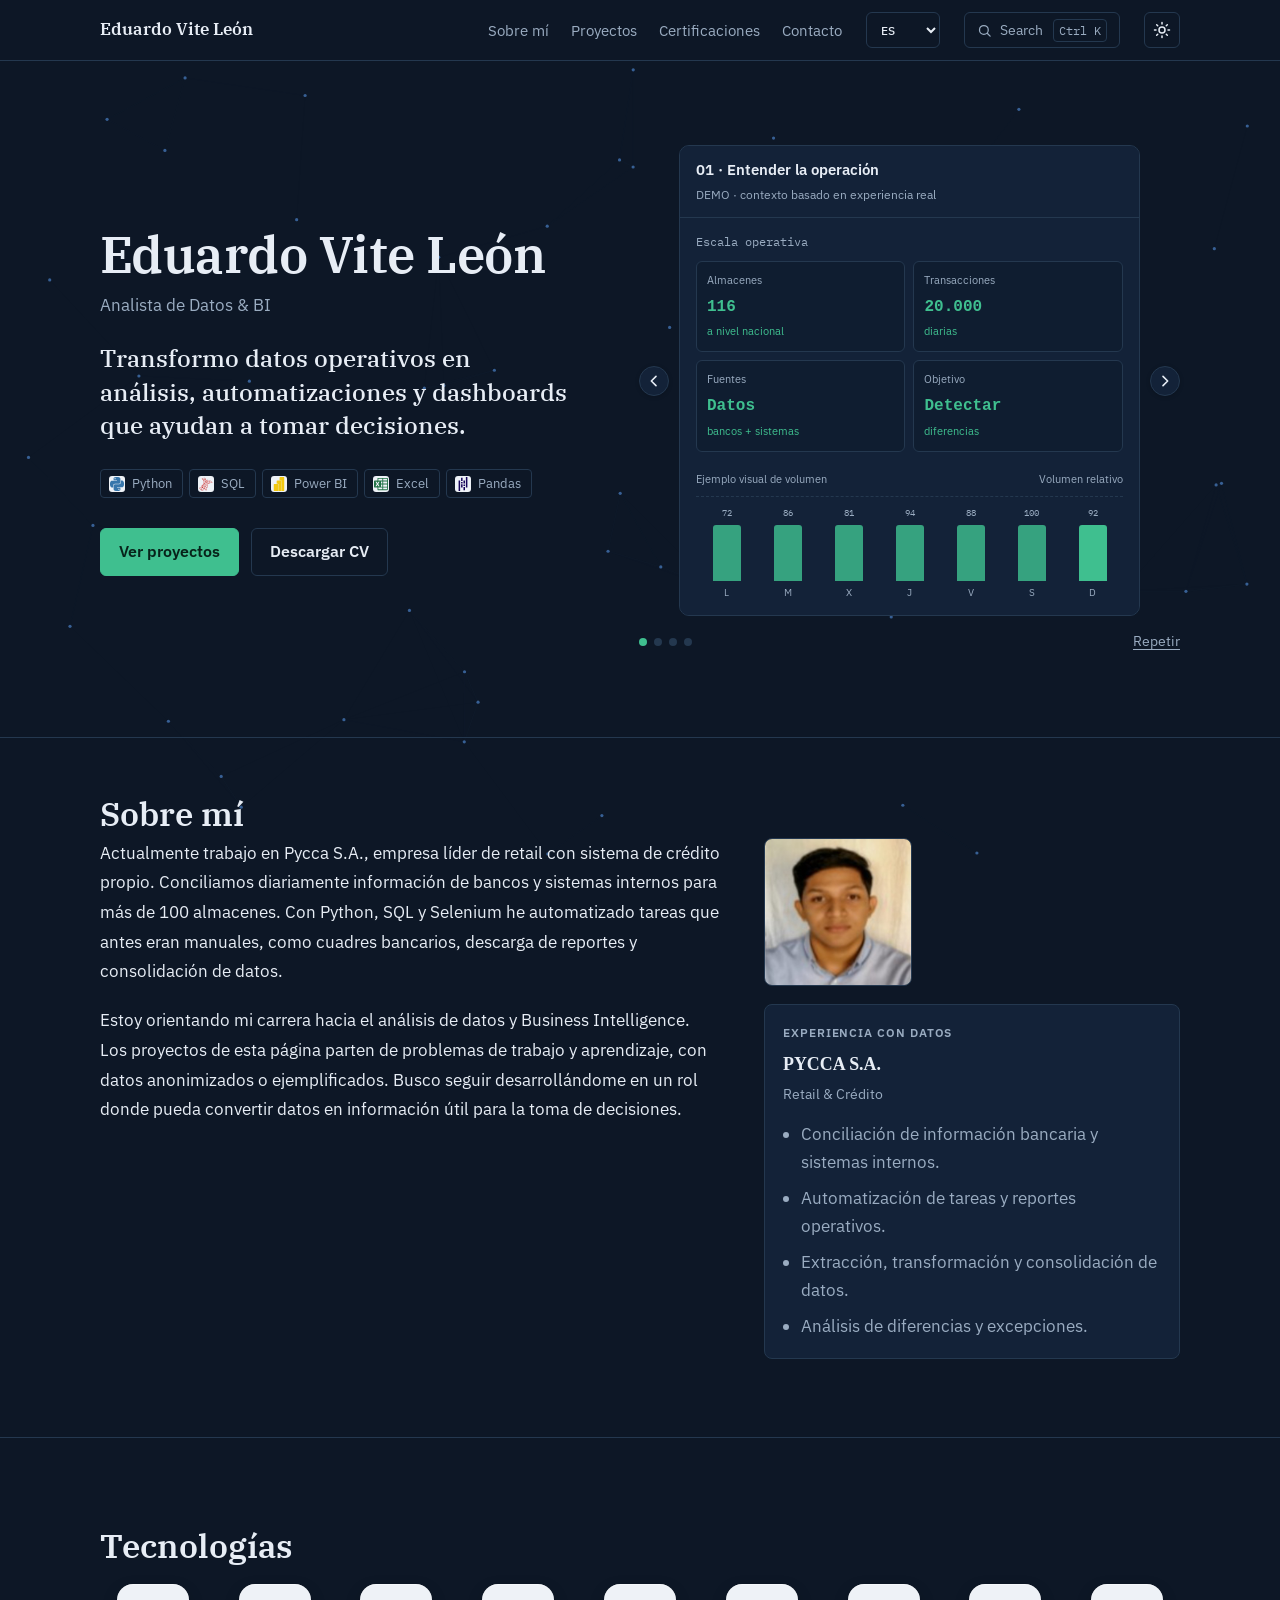
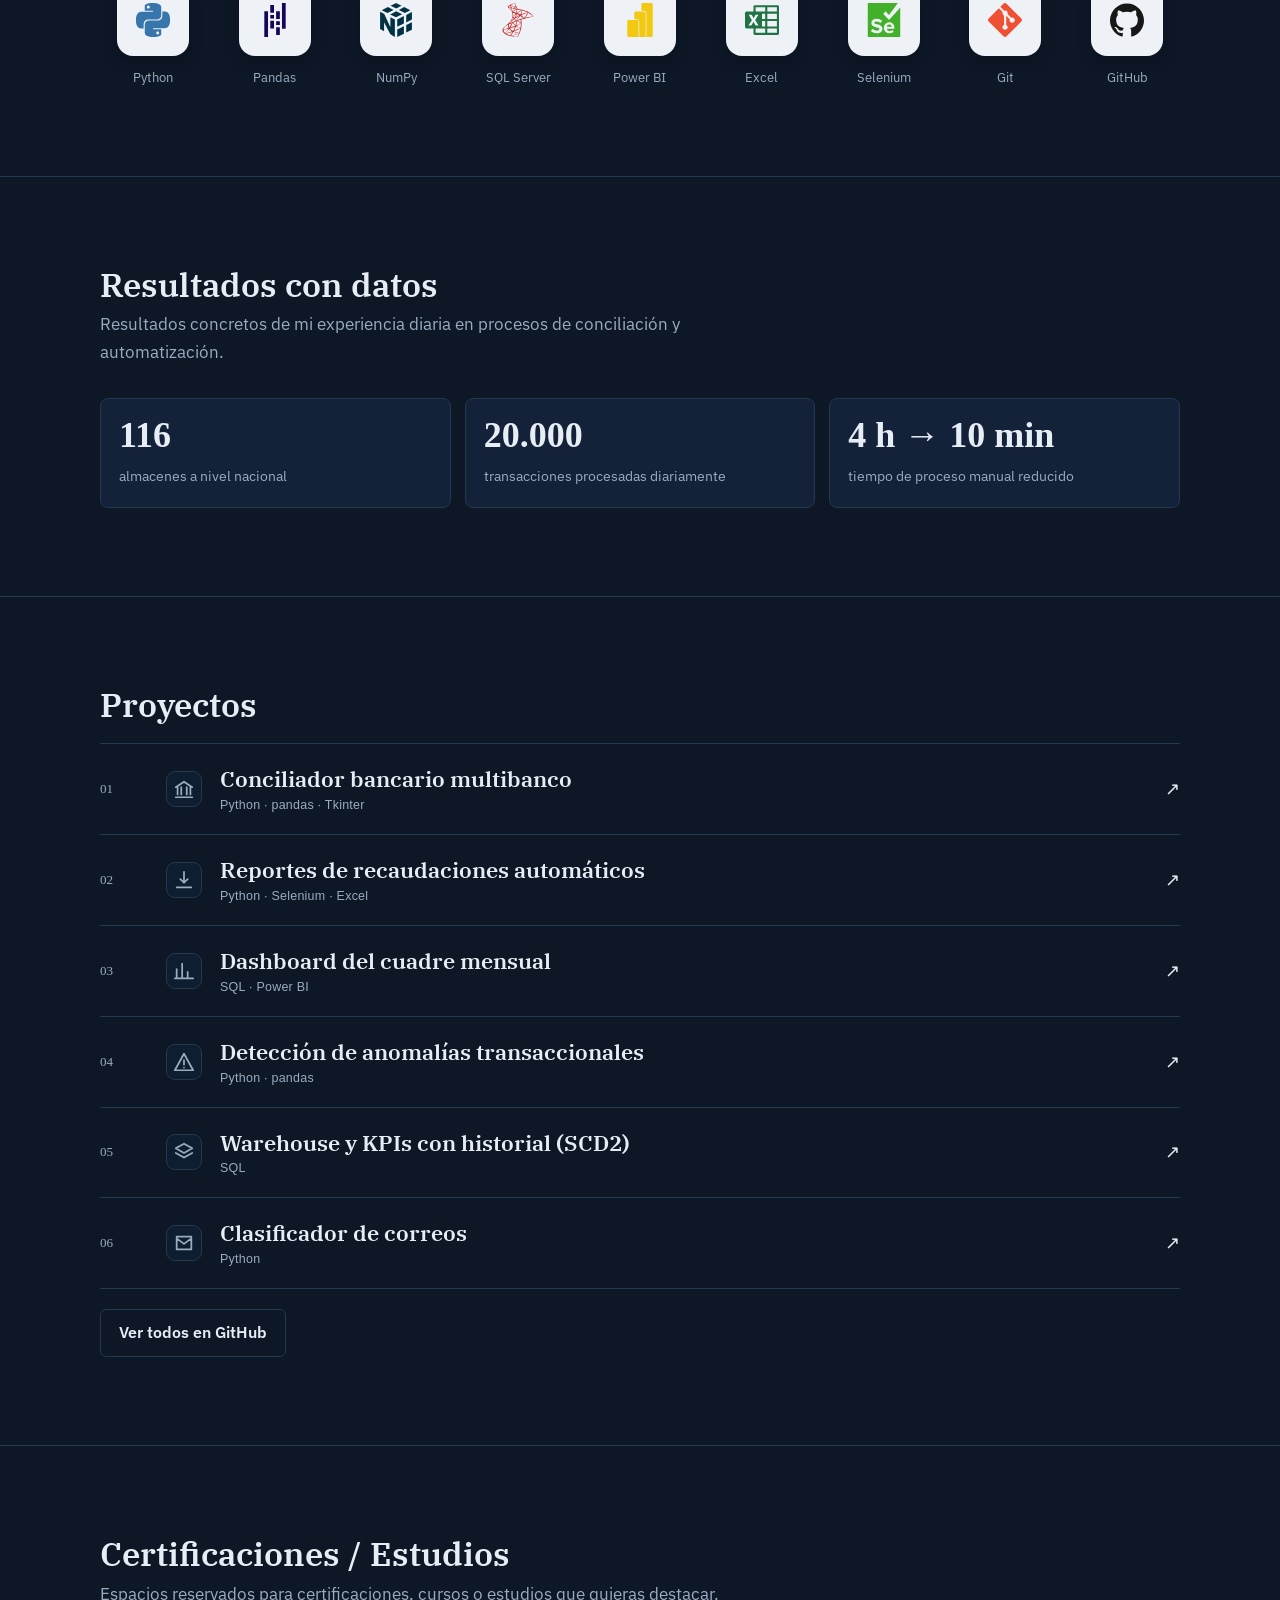
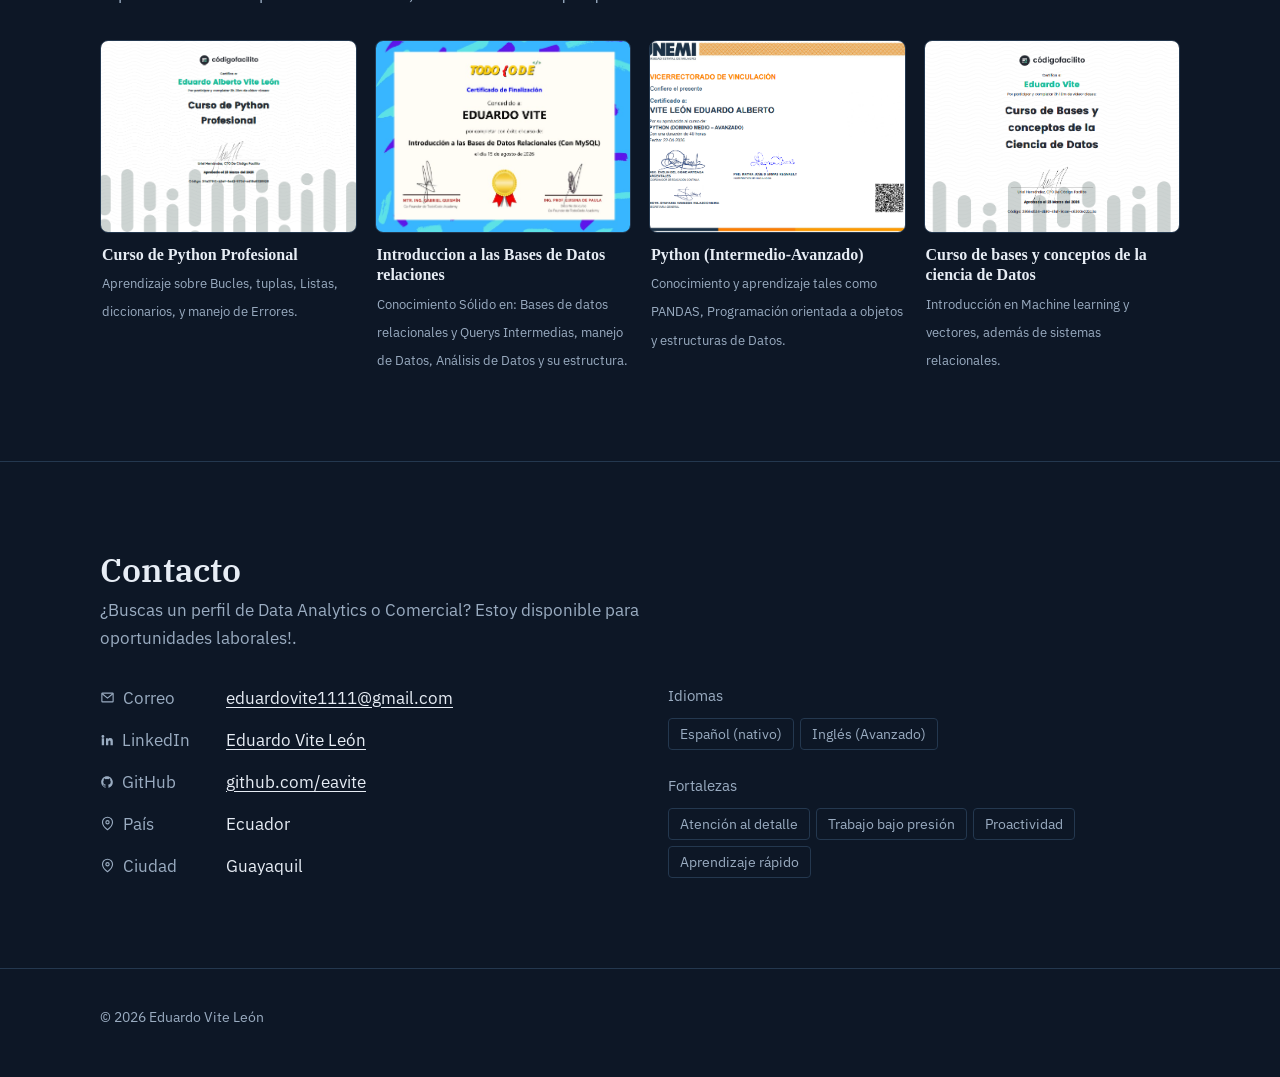
==== commit 790dd88e: "cambio de estilo de proyectos" ====
--- a/index.html
+++ b/index.html
@@ -4,10 +4,9 @@
 	<meta charset="utf-8">
 	<meta name="viewport" content="width=device-width, initial-scale=1">
 
-	<!-- Estos dos textos son los que ven Google y las vistas previas al compartir el enlace.
-	     Cámbialos aquí también (el resto del contenido se cambia en js/config.js). -->
+	<!-- SEO metadata is kept here for search engines and link previews. -->
 	<title>Eduardo Vite León | Data Analyst & BI | Python, SQL, Power BI</title>
-	<meta name="description" content="Portafolio de Eduardo Vite León, Analista de Datos y BI con experiencia en retail y crédito. Análisis, automatización y visualización con Python, SQL, Power BI y Excel.">
+	<meta name="description" content="Portfolio of Eduardo Vite León, Data Analyst & BI with experience in retail and credit. Data analysis, automation and visualization with Python, SQL, Power BI and Excel.">
 
 	<script>
 		/* Aplica el tema guardado antes de pintar la página, para evitar parpadeos */
@@ -24,31 +23,30 @@
 </head>
 <body id="top">
 
-	<!-- Fondo ambiental: una red de nodos que se conectan, evocando una conciliación.
-	     Es decorativo (aria-hidden) y vive detrás de todo el contenido. -->
+	<!-- Decorative data-network background. -->
 	<canvas id="bg-canvas" class="bg-canvas" aria-hidden="true"></canvas>
 
-	<a class="skip" href="#main">Saltar al contenido</a>
+	<a class="skip" href="#main">Skip to content</a>
 
 	<header class="site-nav">
 		<div class="wrap nav-inner">
 			<a class="brand" id="brand" href="#top"></a>
-			<nav aria-label="Principal">
+			<nav aria-label="Main navigation">
 				<ul class="nav-links" id="nav-links"></ul>
 			</nav>
 			<label class="language-switcher" for="language-switcher">
-				<span class="visually-hidden">Idioma</span>
-				<select id="language-switcher" aria-label="Idioma">
+				<span class="visually-hidden">Language</span>
+				<select id="language-switcher" aria-label="Language">
 					<option value="es">ES</option>
 					<option value="en">EN</option>
 				</select>
 			</label>
-			<button class="cmdk-trigger" id="cmdk-trigger" type="button" aria-haspopup="dialog" aria-controls="cmdk-overlay" title="Buscar una acción">
+			<button class="cmdk-trigger" id="cmdk-trigger" type="button" aria-haspopup="dialog" aria-controls="cmdk-overlay" title="Search actions">
 				<svg viewBox="0 0 24 24" width="15" height="15" fill="none" stroke="currentColor" stroke-width="2" stroke-linecap="round" stroke-linejoin="round" aria-hidden="true" focusable="false"><circle cx="11" cy="11" r="7"/><path d="m21 21-4.3-4.3"/></svg>
-				<span>Buscar</span>
+				<span>Search</span>
 				<kbd id="cmdk-shortcut-hint">Ctrl K</kbd>
 			</button>
-			<button class="icon-btn" id="theme-toggle" type="button" aria-label="Cambiar entre tema claro y oscuro" title="Cambiar tema">
+			<button class="icon-btn" id="theme-toggle" type="button" aria-label="Toggle light and dark theme" title="Toggle theme">
 				<svg class="i-sun" viewBox="0 0 24 24" width="18" height="18" fill="none" stroke="currentColor" stroke-width="2" stroke-linecap="round" stroke-linejoin="round" aria-hidden="true" focusable="false"><circle cx="12" cy="12" r="4"/><path d="M12 2v2M12 20v2M4.9 4.9l1.4 1.4M17.7 17.7l1.4 1.4M2 12h2M20 12h2M4.9 19.1l1.4-1.4M17.7 6.3l1.4-1.4"/></svg>
 				<svg class="i-moon" viewBox="0 0 24 24" width="18" height="18" fill="none" stroke="currentColor" stroke-width="2" stroke-linecap="round" stroke-linejoin="round" aria-hidden="true" focusable="false"><path d="M21 12.8A9 9 0 1 1 11.2 3a7 7 0 0 0 9.8 9.8z"/></svg>
 			</button>
@@ -57,7 +55,7 @@
 
 	<main id="main">
 
-		<!-- Portada -->
+		<!-- Hero -->
 		<section class="hero" aria-labelledby="hero-name">
 			<div class="wrap hero-grid">
 				<div class="hero-copy">
@@ -84,14 +82,14 @@
 					</div>
 					<div class="deck-foot">
 						<div class="deck-dots" id="deck-dots" role="tablist"></div>
-						<button class="text-btn" id="deck-replay" type="button">Repetir</button>
+						<button class="text-btn" id="deck-replay" type="button">Replay</button>
 					</div>
 					<p class="visually-hidden" id="deck-status" aria-live="polite"></p>
 				</div>
 			</div>
 		</section>
 
-		<!-- Sobre mí -->
+		<!-- About -->
 		<section class="section section--about" id="sobre-mi" aria-labelledby="about-title">
 			<div class="wrap">
 				<h2 id="about-title"></h2>
@@ -112,7 +110,7 @@
 			</div>
 		</section>
 
-		<!-- Tecnologías -->
+		<!-- Technologies -->
 		<section class="section" id="tecnologias" aria-labelledby="tech-title">
 			<div class="wrap">
 				<h2 id="tech-title"></h2>
@@ -121,7 +119,7 @@
 			</div>
 		</section>
 
-		<!-- Resultados -->
+		<!-- Results -->
 		<section class="section" id="resultados" aria-labelledby="impact-title">
 			<div class="wrap">
 				<h2 id="impact-title"></h2>
@@ -130,7 +128,7 @@
 			</div>
 		</section>
 
-		<!-- Proyectos -->
+		<!-- Projects -->
 		<section class="section" id="proyectos" aria-labelledby="projects-title">
 			<div class="wrap">
 				<h2 id="projects-title"></h2>
@@ -140,7 +138,7 @@
 			</div>
 		</section>
 
-		<!-- Certificaciones / Estudios -->
+		<!-- Certifications / Education -->
 		<section class="section" id="certificaciones" aria-labelledby="certifications-title">
 			<div class="wrap">
 				<h2 id="certifications-title"></h2>
@@ -149,7 +147,7 @@
 			</div>
 		</section>
 
-		<!-- Contacto -->
+		<!-- Contact -->
 		<section class="section" id="contacto" aria-labelledby="contact-title">
 			<div class="wrap">
 				<h2 id="contact-title"></h2>
@@ -162,6 +160,17 @@
 		</section>
 
 	</main>
+
+	<div class="project-lightbox" id="project-lightbox" hidden>
+		<div class="project-lightbox-backdrop" data-project-close></div>
+		<div class="project-lightbox-panel" role="dialog" aria-modal="true" aria-labelledby="project-lightbox-title">
+			<div class="project-lightbox-head">
+				<h2 id="project-lightbox-title">Project visuals</h2>
+				<button class="icon-btn project-lightbox-close" id="project-lightbox-close" type="button" aria-label="Close">×</button>
+			</div>
+			<div class="project-lightbox-content" id="project-lightbox-content"></div>
+		</div>
+	</div>
 
 	<div class="cert-lightbox" id="cert-lightbox" hidden>
 		<div class="cert-lightbox-backdrop" data-cert-close></div>
@@ -181,25 +190,23 @@
 	</footer>
 
 	<noscript>
-		<p class="wrap noscript">Este sitio necesita JavaScript activado para mostrar su contenido.</p>
+		<p class="wrap noscript">This site requires JavaScript to display its content.</p>
 	</noscript>
 
-	<!-- Paleta de comandos (Ctrl/Cmd + K): sus acciones se arman solas a partir
-	     de los enlaces que ya existen en la página, así que si cambias config.js
-	     no hay que tocar nada aquí. -->
+	<!-- Command palette (Ctrl/Cmd + K). -->
 	<div class="cmdk-overlay" id="cmdk-overlay" hidden>
-		<div class="cmdk-panel" role="dialog" aria-modal="true" aria-label="Paleta de comandos">
+		<div class="cmdk-panel" role="dialog" aria-modal="true" aria-label="Command palette">
 			<div class="cmdk-inputwrap">
 				<svg viewBox="0 0 24 24" width="16" height="16" fill="none" stroke="currentColor" stroke-width="2" stroke-linecap="round" stroke-linejoin="round" aria-hidden="true" focusable="false"><circle cx="11" cy="11" r="7"/><path d="m21 21-4.3-4.3"/></svg>
-				<input id="cmdk-input" class="cmdk-input" type="text" placeholder="Buscar una acción…" autocomplete="off" spellcheck="false">
+				<input id="cmdk-input" class="cmdk-input" type="text" placeholder="Search actions…" autocomplete="off" spellcheck="false">
 				<kbd class="cmdk-esc">Esc</kbd>
 			</div>
-			<ul class="cmdk-list" id="cmdk-list" role="listbox" aria-label="Acciones"></ul>
-			<p class="cmdk-empty" id="cmdk-empty" hidden>Sin resultados</p>
+			<ul class="cmdk-list" id="cmdk-list" role="listbox" aria-label="Actions"></ul>
+			<p class="cmdk-empty" id="cmdk-empty" hidden>No results</p>
 		</div>
 	</div>
 
-	<!-- El contenido vive en config.js; app.js lo dibuja en la página -->
+	<!-- Content lives in config.js and is rendered by app.js. -->
 	<script src="js/logos.js" defer></script>
 	<script src="js/config.js" defer></script>
 	<script src="js/app.js" defer></script>
--- a/css/style.css
+++ b/css/style.css
@@ -357,7 +357,7 @@
 /* ---------- Secciones ---------- */
 .section { padding: 88px 0; border-top: 1px solid var(--line); }
 .section h2 {
-  margin: 0 0 28px;
+  margin: 0 0 18px;
   font-family: var(--font-head); font-weight: 600;
   font-size: clamp(1.6rem, 3vw, 2.05rem); line-height: 1.2;
 }
@@ -365,14 +365,14 @@
 .section-intro:empty { display: none; }
 
 /* Sobre mí */
-.section--about { padding-top: 72px; padding-bottom: 72px; }
-.about-grid { display: grid; grid-template-columns: 1.5fr 1fr; gap: 48px; align-items: center; }
+.section--about { padding-top: 56px; padding-bottom: 56px; }
+.about-grid { display: grid; grid-template-columns: 1.5fr 1fr; gap: 40px; align-items: start; margin-top: -14px; }
 .about-grid > * { min-width: 0; }
-.prose p { margin: 0 0 1.1em; max-width: 62ch; }
+.prose p { margin: 0 0 1.1em; max-width: 62ch; font-size: 1.08rem; line-height: 1.72; }
 .prose p:last-child { margin-bottom: 0; }
 
 .about-side .avatar {
-  width: 132px; height: 132px; margin-bottom: 26px;
+  width: 148px; height: 148px; margin-bottom: 18px;
   border: 1px solid var(--line); border-radius: 8px; object-fit: cover;
 }
 .about-side .avatar-initials {
@@ -381,7 +381,7 @@
   font-family: var(--font-head); font-weight: 600; font-size: 2.2rem;
 }
 .experience-card {
-  margin: 0 0 28px; padding: 20px;
+  margin: 0 0 22px; padding: 18px;
   border: 1px solid var(--line); border-radius: 8px;
   background: var(--panel);
 }
@@ -400,8 +400,8 @@
 .skill-group-items { color: var(--muted); font-size: .84rem; line-height: 1.45; }
 
 /* Resultados */
-.impact-grid { display: grid; grid-template-columns: repeat(3, 1fr); gap: 18px; }
-.impact-metric { padding: 24px 20px; border: 1px solid var(--line); border-radius: 8px; background: var(--panel); }
+.impact-grid { display: grid; grid-template-columns: repeat(3, 1fr); gap: 14px; }
+.impact-metric { padding: 18px 18px; border: 1px solid var(--line); border-radius: 8px; background: var(--panel); }
 .impact-metric strong { display: block; margin-bottom: 8px; font-family: var(--font-head); font-size: clamp(1.65rem, 4vw, 2.25rem); line-height: 1; }
 .impact-metric span { color: var(--muted); font-size: .9rem; line-height: 1.45; }
 
@@ -678,6 +678,47 @@
 .pdetail h3 { margin: 0; font-family: var(--font-head); font-weight: 600; font-size: 1.35rem; line-height: 1.25; }
 .pdetail-desc { margin: 0; max-width: 62ch; color: var(--muted); font-size: 1rem; line-height: 1.6; }
 .pdetail-shot { width: 100%; max-height: 220px; object-fit: cover; border: 1px solid var(--line); border-radius: 8px; }
+.pdetail-media {
+  display: grid; gap: 10px;
+  padding: 14px; border: 1px solid var(--line); border-radius: 10px;
+  background: var(--panel-2);
+}
+.pdetail-media-head { display: flex; flex-wrap: wrap; align-items: baseline; justify-content: space-between; gap: 8px 14px; }
+.pdetail-media-head strong { font-size: .86rem; }
+.pdetail-media-head span { color: var(--muted); font-size: .78rem; }
+.pdetail-media-stage {
+  min-height: 210px; display: grid; place-items: center;
+  overflow: hidden; border: 1px solid var(--line); border-radius: 8px; background: var(--panel);
+}
+.pdetail-media-main { width: 100%; max-height: 360px; object-fit: contain; cursor: zoom-in; }
+.pdetail-media-video { width: 100%; max-height: 360px; display: block; background: #000; border-radius: 6px; }
+.pdetail-media-caption { margin: 0; color: var(--muted); font-size: .76rem; line-height: 1.4; }
+.pdetail-media-type { display: inline-flex; align-items: center; gap: 5px; padding: 3px 7px; border: 1px solid var(--line); border-radius: 999px; color: var(--muted); font-size: .68rem; text-transform: uppercase; letter-spacing: .04em; }
+.pdetail-media-thumbs { display: flex; gap: 8px; overflow-x: auto; }
+.pdetail-media-thumb {
+  flex: 0 0 74px; width: 74px; height: 52px; padding: 0; overflow: hidden;
+  border: 1px solid var(--line); border-radius: 6px; background: var(--panel); cursor: pointer;
+}
+.pdetail-media-thumb:hover { border-color: var(--muted); }
+.pdetail-media-thumb img { width: 100%; height: 100%; object-fit: cover; }
+.pdetail-media-empty { display: grid; justify-items: center; gap: 5px; padding: 34px 20px; text-align: center; color: var(--muted); }
+.pdetail-media-empty strong { color: var(--text); font-size: .9rem; }
+.pdetail-media-empty span:last-child { max-width: 46ch; font-size: .78rem; line-height: 1.5; }
+.pdetail-media-empty-icon { display: grid; place-items: center; width: 34px; height: 34px; border: 1px dashed var(--line); border-radius: 50%; font-size: 1.2rem; }
+
+.project-lightbox { position: fixed; inset: 0; z-index: 50; }
+.project-lightbox[hidden] { display: none; }
+.project-lightbox-backdrop { position: absolute; inset: 0; background: rgba(0,0,0,.78); }
+.project-lightbox-panel {
+  position: relative; width: min(92vw, 1100px); max-height: 92vh; margin: 4vh auto;
+  display: flex; flex-direction: column; overflow: hidden;
+  background: var(--panel); border: 1px solid var(--line); border-radius: 12px;
+}
+.project-lightbox-head { display: flex; align-items: center; justify-content: space-between; gap: 16px; padding: 12px 16px; border-bottom: 1px solid var(--line); }
+.project-lightbox-head h2 { margin: 0; font-family: var(--font-head); font-size: 1.1rem; }
+.project-lightbox-content { min-height: 300px; display: grid; place-items: center; padding: 18px; overflow: auto; }
+.project-lightbox-image { max-width: 100%; max-height: 78vh; width: auto; height: auto; object-fit: contain; }
+
 .pdetail-grid { display: grid; grid-template-columns: 1fr 1fr; gap: 18px; }
 .pdetail-block { padding-left: 14px; border-left: 2px solid var(--line); }
 .pdetail-block strong { display: block; margin-bottom: 4px; font-size: .84rem; }
@@ -696,6 +737,8 @@
   .pdetail { padding: 20px; gap: 16px; }
   .pdetail h3 { font-size: 1.18rem; }
   .pdetail-grid { grid-template-columns: 1fr; gap: 14px; }
+  .pdetail-media-stage { min-height: 170px; }
+  .pdetail-media-main { max-height: 260px; }
 }
 @media (prefers-reduced-motion: reduce) {
   .pdetail.is-swap { animation: none; }
@@ -738,3 +781,75 @@
 .automation-impact.is-on .auto-before { text-decoration-color: var(--warn); color: var(--muted); }
 .auto-after { display: inline-block; transform: scale(.9); transition: transform .5s cubic-bezier(.34,1.56,.64,1) .9s; }
 .automation-impact.is-on .auto-after { transform: scale(1.12); }
+
+/* ---------- Proyectos: columna interactiva ---------- */
+.project-list--grid { display: block; }
+.project-accordion { border-top: 1px solid var(--line); }
+.project-row { border-bottom: 1px solid var(--line); }
+.project-row-trigger {
+  width: 100%; display: grid; grid-template-columns: 52px 40px minmax(0,1fr) 36px; align-items: center; gap: 14px;
+  padding: 22px 0; border: 0; background: transparent; color: var(--text); text-align: left; cursor: pointer;
+  transition: padding .25s ease, color .25s ease;
+}
+.project-row-trigger:hover { color: var(--ok); }
+.project-row-number { font-family: var(--font-head); font-size: .82rem; color: var(--muted); }
+.project-row-icon {
+  display: grid; place-items: center; width: 36px; height: 36px; border: 1px solid var(--line);
+  border-radius: 9px; background: var(--panel-2); color: var(--muted);
+  transition: background .2s, color .2s, border-color .2s, transform .2s;
+}
+.project-row-icon svg { display: block; }
+.project-row-trigger:hover .project-row-icon,
+.project-row.is-open .project-row-icon { background: var(--ok); color: var(--ok-ink); border-color: var(--ok); }
+.project-row.is-open .project-row-icon { transform: translateY(-1px); }
+.project-row-main { display: grid; gap: 5px; min-width: 0; }
+.project-row-main strong { font-family: var(--font-head); font-size: clamp(1.05rem, 2vw, 1.35rem); font-weight: 600; line-height: 1.25; }
+.project-row-main small { color: var(--muted); font-size: .78rem; letter-spacing: .02em; }
+.project-row-arrow { justify-self: end; font-size: 1.15rem; transition: transform .25s ease; }
+.project-row.is-open .project-row-trigger { padding-bottom: 14px; }
+.project-row.is-open .project-row-arrow { transform: rotate(90deg); color: var(--ok); }
+.project-expanded { padding: 4px 0 30px 70px; animation: projectExpand .32s ease both; }
+.project-expanded-summary { display: grid; grid-template-columns: repeat(2,minmax(0,1fr)); gap: 22px 38px; margin-top: 20px; }
+.project-expanded-summary .pdetail-result { grid-column: 1 / -1; }
+.project-expanded .pdetail-media { margin: 0; }
+.project-expanded .pdetail-media-stage { min-height: 300px; }
+@keyframes projectExpand { from { opacity: 0; transform: translateY(-7px); } to { opacity: 1; transform: translateY(0); } }
+@media (max-width: 760px) {
+  .project-row-trigger { grid-template-columns: 32px 38px minmax(0,1fr) 28px; gap: 10px; padding: 18px 0; }
+  .project-expanded { padding-left: 0; }
+  .project-expanded-summary { grid-template-columns: 1fr; gap: 16px; }
+  .project-expanded-summary .pdetail-result { grid-column: auto; }
+}
+
+/* ---------- Corrección: proyectos en una sola columna ---------- */
+/* La sección nueva de proyectos reemplaza el layout antiguo de dos columnas. */
+#project-list.pfolio {
+  display: block;
+  width: 100%;
+  min-width: 0;
+}
+#project-list.pfolio .project-accordion {
+  width: 100%;
+}
+#project-list.pfolio .project-row {
+  width: 100%;
+}
+#project-list.pfolio .project-expanded {
+  width: 100%;
+  box-sizing: border-box;
+}
+
+/* Evita que un proyecto abierto se vuelva excesivamente alto. */
+#project-list.pfolio .pdetail-media-stage {
+  min-height: 260px;
+}
+#project-list.pfolio .pdetail-media-main,
+#project-list.pfolio .pdetail-media-video {
+  max-height: 320px;
+}
+
+@media (max-width: 760px) {
+  #project-list.pfolio .project-expanded {
+    padding-left: 0;
+  }
+}
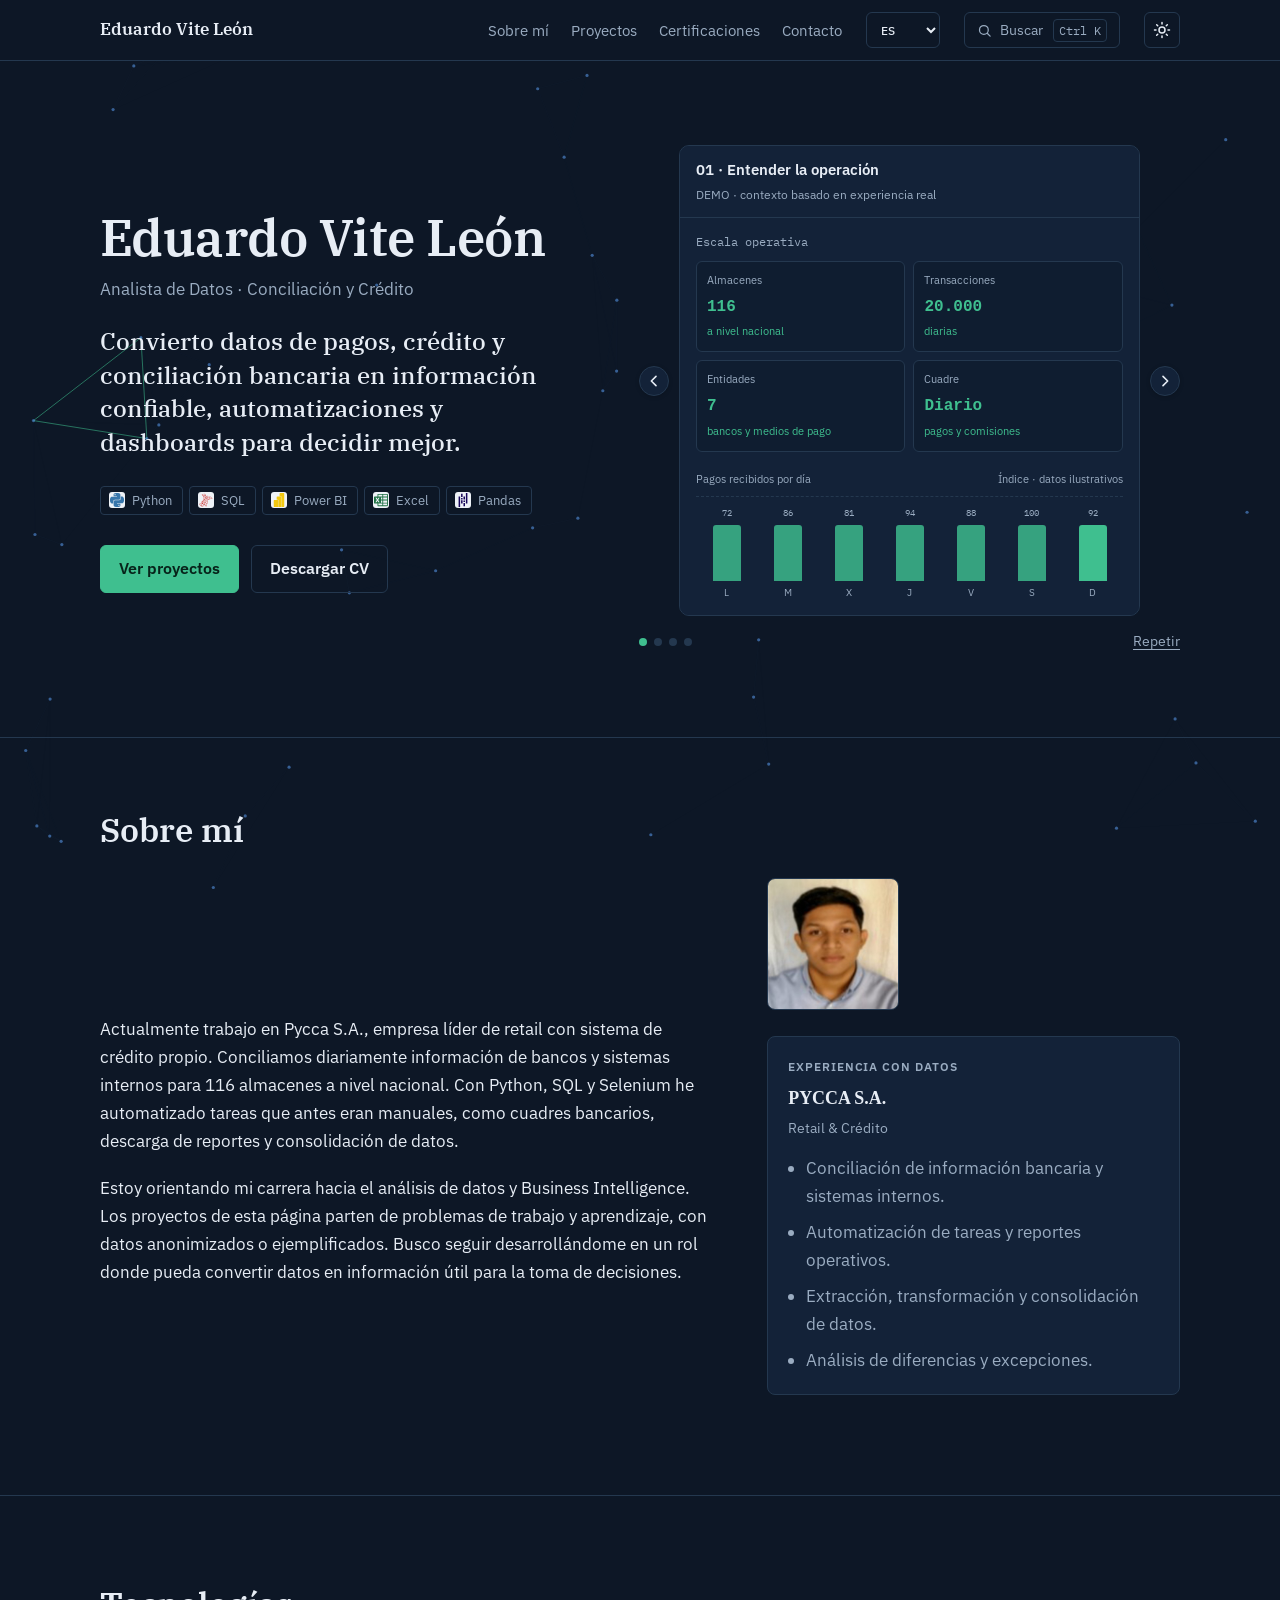
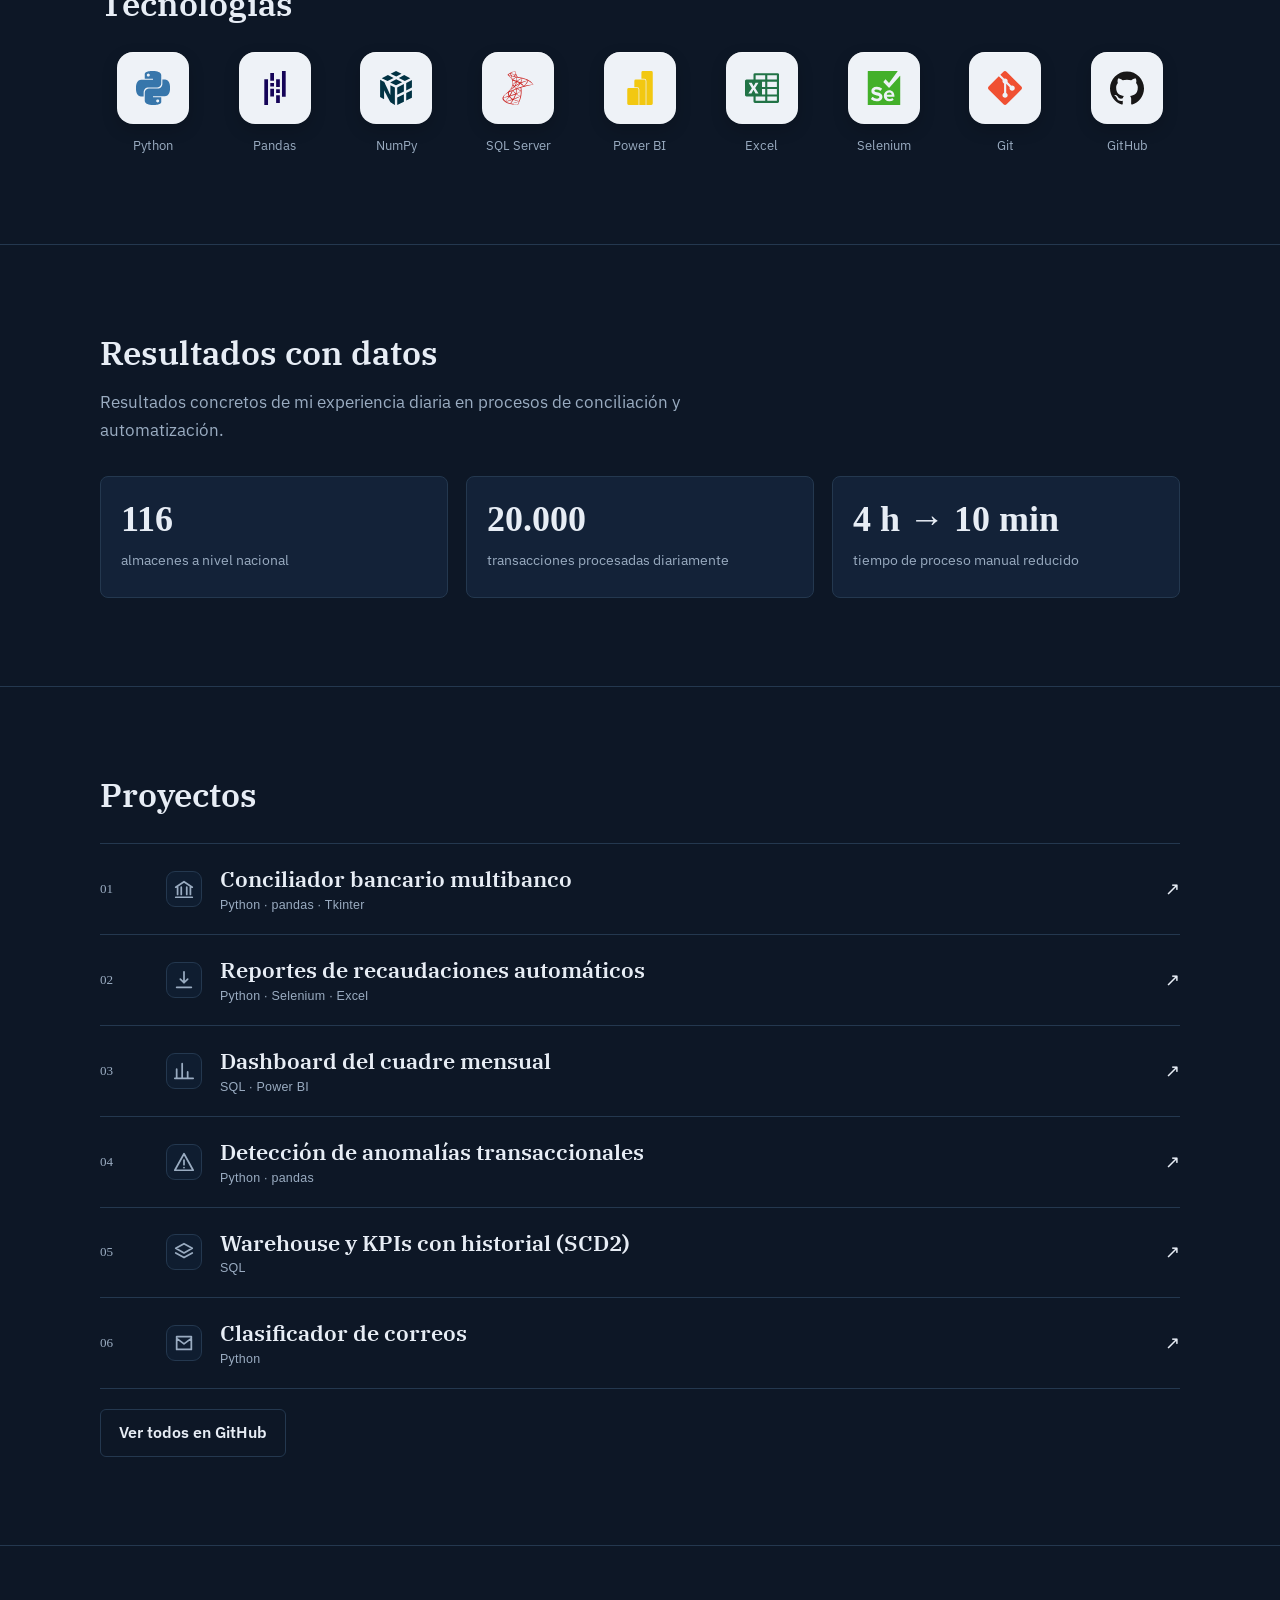
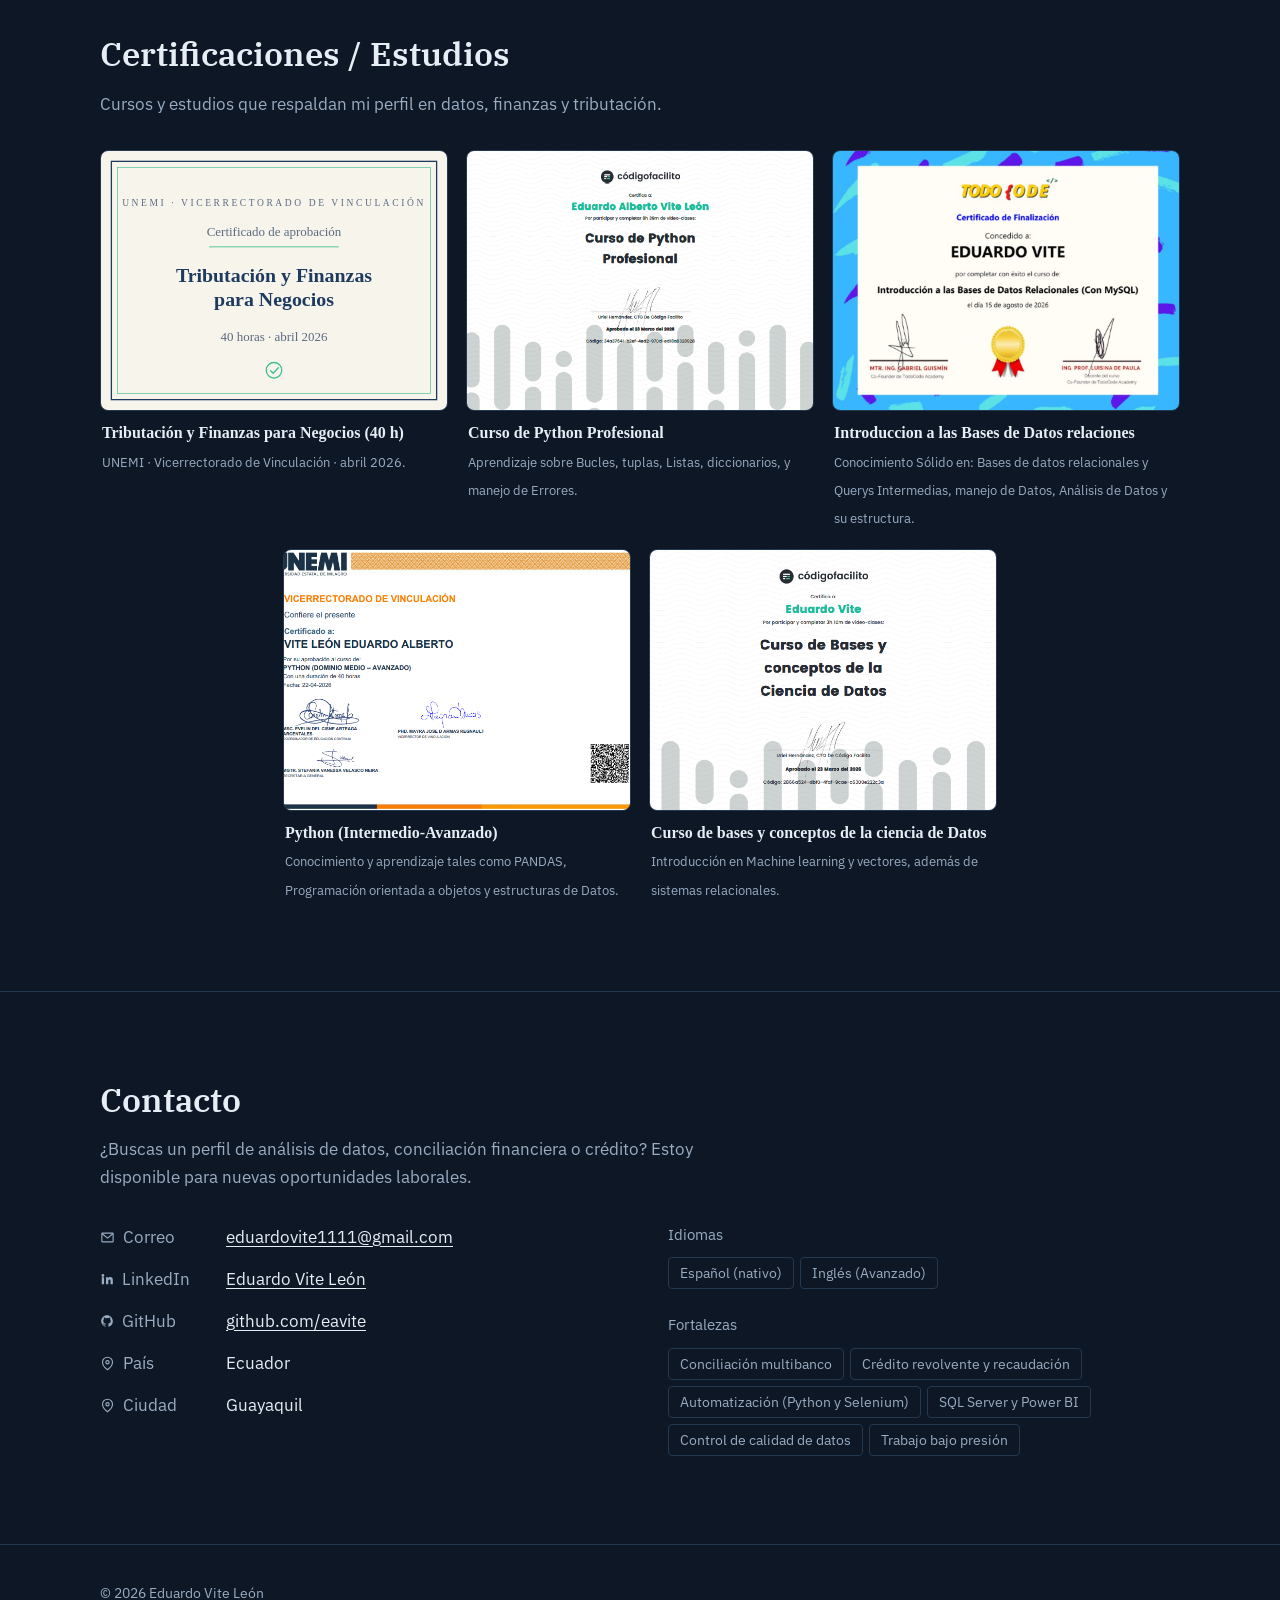
==== commit 2f49a166: "corregido texto, añadido un certificado mas" ====
--- a/index.html
+++ b/index.html
@@ -4,9 +4,10 @@
 	<meta charset="utf-8">
 	<meta name="viewport" content="width=device-width, initial-scale=1">
 
-	<!-- SEO metadata is kept here for search engines and link previews. -->
-	<title>Eduardo Vite León | Data Analyst & BI | Python, SQL, Power BI</title>
-	<meta name="description" content="Portfolio of Eduardo Vite León, Data Analyst & BI with experience in retail and credit. Data analysis, automation and visualization with Python, SQL, Power BI and Excel.">
+	<!-- Estos dos textos son los que ven Google y las vistas previas al compartir el enlace.
+	     Cámbialos aquí también (el resto del contenido se cambia en js/config.js). -->
+	<title>Eduardo Vite León | Analista de Datos, Conciliación y Crédito | Python, SQL, Power BI</title>
+	<meta name="description" content="Portafolio de Eduardo Vite León, analista de datos con experiencia en crédito, conciliación bancaria y retail. Análisis, automatización y visualización con Python, SQL Server, Power BI y Excel.">
 
 	<script>
 		/* Aplica el tema guardado antes de pintar la página, para evitar parpadeos */
@@ -23,30 +24,31 @@
 </head>
 <body id="top">
 
-	<!-- Decorative data-network background. -->
+	<!-- Fondo ambiental: una red de nodos que se conectan, evocando una conciliación.
+	     Es decorativo (aria-hidden) y vive detrás de todo el contenido. -->
 	<canvas id="bg-canvas" class="bg-canvas" aria-hidden="true"></canvas>
 
-	<a class="skip" href="#main">Skip to content</a>
+	<a class="skip" href="#main">Saltar al contenido</a>
 
 	<header class="site-nav">
 		<div class="wrap nav-inner">
 			<a class="brand" id="brand" href="#top"></a>
-			<nav aria-label="Main navigation">
+			<nav aria-label="Principal">
 				<ul class="nav-links" id="nav-links"></ul>
 			</nav>
 			<label class="language-switcher" for="language-switcher">
-				<span class="visually-hidden">Language</span>
-				<select id="language-switcher" aria-label="Language">
+				<span class="visually-hidden">Idioma</span>
+				<select id="language-switcher" aria-label="Idioma">
 					<option value="es">ES</option>
 					<option value="en">EN</option>
 				</select>
 			</label>
-			<button class="cmdk-trigger" id="cmdk-trigger" type="button" aria-haspopup="dialog" aria-controls="cmdk-overlay" title="Search actions">
+			<button class="cmdk-trigger" id="cmdk-trigger" type="button" aria-haspopup="dialog" aria-controls="cmdk-overlay" title="Buscar una acción">
 				<svg viewBox="0 0 24 24" width="15" height="15" fill="none" stroke="currentColor" stroke-width="2" stroke-linecap="round" stroke-linejoin="round" aria-hidden="true" focusable="false"><circle cx="11" cy="11" r="7"/><path d="m21 21-4.3-4.3"/></svg>
-				<span>Search</span>
+				<span>Buscar</span>
 				<kbd id="cmdk-shortcut-hint">Ctrl K</kbd>
 			</button>
-			<button class="icon-btn" id="theme-toggle" type="button" aria-label="Toggle light and dark theme" title="Toggle theme">
+			<button class="icon-btn" id="theme-toggle" type="button" aria-label="Cambiar entre tema claro y oscuro" title="Cambiar tema">
 				<svg class="i-sun" viewBox="0 0 24 24" width="18" height="18" fill="none" stroke="currentColor" stroke-width="2" stroke-linecap="round" stroke-linejoin="round" aria-hidden="true" focusable="false"><circle cx="12" cy="12" r="4"/><path d="M12 2v2M12 20v2M4.9 4.9l1.4 1.4M17.7 17.7l1.4 1.4M2 12h2M20 12h2M4.9 19.1l1.4-1.4M17.7 6.3l1.4-1.4"/></svg>
 				<svg class="i-moon" viewBox="0 0 24 24" width="18" height="18" fill="none" stroke="currentColor" stroke-width="2" stroke-linecap="round" stroke-linejoin="round" aria-hidden="true" focusable="false"><path d="M21 12.8A9 9 0 1 1 11.2 3a7 7 0 0 0 9.8 9.8z"/></svg>
 			</button>
@@ -55,7 +57,7 @@
 
 	<main id="main">
 
-		<!-- Hero -->
+		<!-- Portada -->
 		<section class="hero" aria-labelledby="hero-name">
 			<div class="wrap hero-grid">
 				<div class="hero-copy">
@@ -82,14 +84,14 @@
 					</div>
 					<div class="deck-foot">
 						<div class="deck-dots" id="deck-dots" role="tablist"></div>
-						<button class="text-btn" id="deck-replay" type="button">Replay</button>
+						<button class="text-btn" id="deck-replay" type="button">Repetir</button>
 					</div>
 					<p class="visually-hidden" id="deck-status" aria-live="polite"></p>
 				</div>
 			</div>
 		</section>
 
-		<!-- About -->
+		<!-- Sobre mí -->
 		<section class="section section--about" id="sobre-mi" aria-labelledby="about-title">
 			<div class="wrap">
 				<h2 id="about-title"></h2>
@@ -110,7 +112,7 @@
 			</div>
 		</section>
 
-		<!-- Technologies -->
+		<!-- Tecnologías -->
 		<section class="section" id="tecnologias" aria-labelledby="tech-title">
 			<div class="wrap">
 				<h2 id="tech-title"></h2>
@@ -119,7 +121,7 @@
 			</div>
 		</section>
 
-		<!-- Results -->
+		<!-- Resultados -->
 		<section class="section" id="resultados" aria-labelledby="impact-title">
 			<div class="wrap">
 				<h2 id="impact-title"></h2>
@@ -128,7 +130,7 @@
 			</div>
 		</section>
 
-		<!-- Projects -->
+		<!-- Proyectos -->
 		<section class="section" id="proyectos" aria-labelledby="projects-title">
 			<div class="wrap">
 				<h2 id="projects-title"></h2>
@@ -138,7 +140,7 @@
 			</div>
 		</section>
 
-		<!-- Certifications / Education -->
+		<!-- Certificaciones / Estudios -->
 		<section class="section" id="certificaciones" aria-labelledby="certifications-title">
 			<div class="wrap">
 				<h2 id="certifications-title"></h2>
@@ -147,7 +149,7 @@
 			</div>
 		</section>
 
-		<!-- Contact -->
+		<!-- Contacto -->
 		<section class="section" id="contacto" aria-labelledby="contact-title">
 			<div class="wrap">
 				<h2 id="contact-title"></h2>
@@ -190,23 +192,25 @@
 	</footer>
 
 	<noscript>
-		<p class="wrap noscript">This site requires JavaScript to display its content.</p>
+		<p class="wrap noscript">Este sitio necesita JavaScript activado para mostrar su contenido.</p>
 	</noscript>
 
-	<!-- Command palette (Ctrl/Cmd + K). -->
+	<!-- Paleta de comandos (Ctrl/Cmd + K): sus acciones se arman solas a partir
+	     de los enlaces que ya existen en la página, así que si cambias config.js
+	     no hay que tocar nada aquí. -->
 	<div class="cmdk-overlay" id="cmdk-overlay" hidden>
-		<div class="cmdk-panel" role="dialog" aria-modal="true" aria-label="Command palette">
+		<div class="cmdk-panel" role="dialog" aria-modal="true" aria-label="Paleta de comandos">
 			<div class="cmdk-inputwrap">
 				<svg viewBox="0 0 24 24" width="16" height="16" fill="none" stroke="currentColor" stroke-width="2" stroke-linecap="round" stroke-linejoin="round" aria-hidden="true" focusable="false"><circle cx="11" cy="11" r="7"/><path d="m21 21-4.3-4.3"/></svg>
-				<input id="cmdk-input" class="cmdk-input" type="text" placeholder="Search actions…" autocomplete="off" spellcheck="false">
+				<input id="cmdk-input" class="cmdk-input" type="text" placeholder="Buscar una acción…" autocomplete="off" spellcheck="false">
 				<kbd class="cmdk-esc">Esc</kbd>
 			</div>
-			<ul class="cmdk-list" id="cmdk-list" role="listbox" aria-label="Actions"></ul>
-			<p class="cmdk-empty" id="cmdk-empty" hidden>No results</p>
+			<ul class="cmdk-list" id="cmdk-list" role="listbox" aria-label="Acciones"></ul>
+			<p class="cmdk-empty" id="cmdk-empty" hidden>Sin resultados</p>
 		</div>
 	</div>
 
-	<!-- Content lives in config.js and is rendered by app.js. -->
+	<!-- El contenido vive en config.js; app.js lo dibuja en la página -->
 	<script src="js/logos.js" defer></script>
 	<script src="js/config.js" defer></script>
 	<script src="js/app.js" defer></script>
--- a/css/style.css
+++ b/css/style.css
@@ -357,7 +357,7 @@
 /* ---------- Secciones ---------- */
 .section { padding: 88px 0; border-top: 1px solid var(--line); }
 .section h2 {
-  margin: 0 0 18px;
+  margin: 0 0 28px;
   font-family: var(--font-head); font-weight: 600;
   font-size: clamp(1.6rem, 3vw, 2.05rem); line-height: 1.2;
 }
@@ -365,14 +365,14 @@
 .section-intro:empty { display: none; }
 
 /* Sobre mí */
-.section--about { padding-top: 56px; padding-bottom: 56px; }
-.about-grid { display: grid; grid-template-columns: 1.5fr 1fr; gap: 40px; align-items: start; margin-top: -14px; }
+.section--about { padding-top: 72px; padding-bottom: 72px; }
+.about-grid { display: grid; grid-template-columns: 1.5fr 1fr; gap: 48px; align-items: center; }
 .about-grid > * { min-width: 0; }
-.prose p { margin: 0 0 1.1em; max-width: 62ch; font-size: 1.08rem; line-height: 1.72; }
+.prose p { margin: 0 0 1.1em; max-width: 62ch; }
 .prose p:last-child { margin-bottom: 0; }
 
 .about-side .avatar {
-  width: 148px; height: 148px; margin-bottom: 18px;
+  width: 132px; height: 132px; margin-bottom: 26px;
   border: 1px solid var(--line); border-radius: 8px; object-fit: cover;
 }
 .about-side .avatar-initials {
@@ -381,7 +381,7 @@
   font-family: var(--font-head); font-weight: 600; font-size: 2.2rem;
 }
 .experience-card {
-  margin: 0 0 22px; padding: 18px;
+  margin: 0 0 28px; padding: 20px;
   border: 1px solid var(--line); border-radius: 8px;
   background: var(--panel);
 }
@@ -400,8 +400,8 @@
 .skill-group-items { color: var(--muted); font-size: .84rem; line-height: 1.45; }
 
 /* Resultados */
-.impact-grid { display: grid; grid-template-columns: repeat(3, 1fr); gap: 14px; }
-.impact-metric { padding: 18px 18px; border: 1px solid var(--line); border-radius: 8px; background: var(--panel); }
+.impact-grid { display: grid; grid-template-columns: repeat(3, 1fr); gap: 18px; }
+.impact-metric { padding: 24px 20px; border: 1px solid var(--line); border-radius: 8px; background: var(--panel); }
 .impact-metric strong { display: block; margin-bottom: 8px; font-family: var(--font-head); font-size: clamp(1.65rem, 4vw, 2.25rem); line-height: 1; }
 .impact-metric span { color: var(--muted); font-size: .9rem; line-height: 1.45; }
 
@@ -590,8 +590,11 @@
 .language-switcher select:hover { border-color: var(--muted); }
 
 /* ---------- Certificaciones / estudios ---------- */
-.certification-grid { display: grid; grid-template-columns: repeat(4, 1fr); gap: 18px; }
-.certification-card { min-width: 0; }
+.certification-grid { display: grid; grid-template-columns: repeat(6, 1fr); gap: 18px; }
+.certification-card { min-width: 0; grid-column: span 2; }
+/* Con 5 tarjetas: 3 arriba y 2 centradas abajo */
+.certification-card:nth-child(4):nth-last-child(2) { grid-column: 2 / span 2; }
+.certification-card:nth-child(5):last-child { grid-column: 4 / span 2; }
 .certification-preview {
   display: block; width: 100%; padding: 0; border: 1px solid var(--line); border-radius: 8px;
   background: var(--panel); overflow: hidden; cursor: pointer; text-align: left;
@@ -629,6 +632,8 @@
 
 @media (max-width: 900px) {
   .certification-grid { grid-template-columns: repeat(2, 1fr); }
+  .certification-card, .certification-card:nth-child(4):nth-last-child(2), .certification-card:nth-child(5):last-child { grid-column: auto; }
+  .certification-card:last-child:nth-child(odd) { grid-column: 1 / -1; width: calc(50% - 9px); justify-self: center; }
   .nav-inner { gap: 12px; }
 }
 
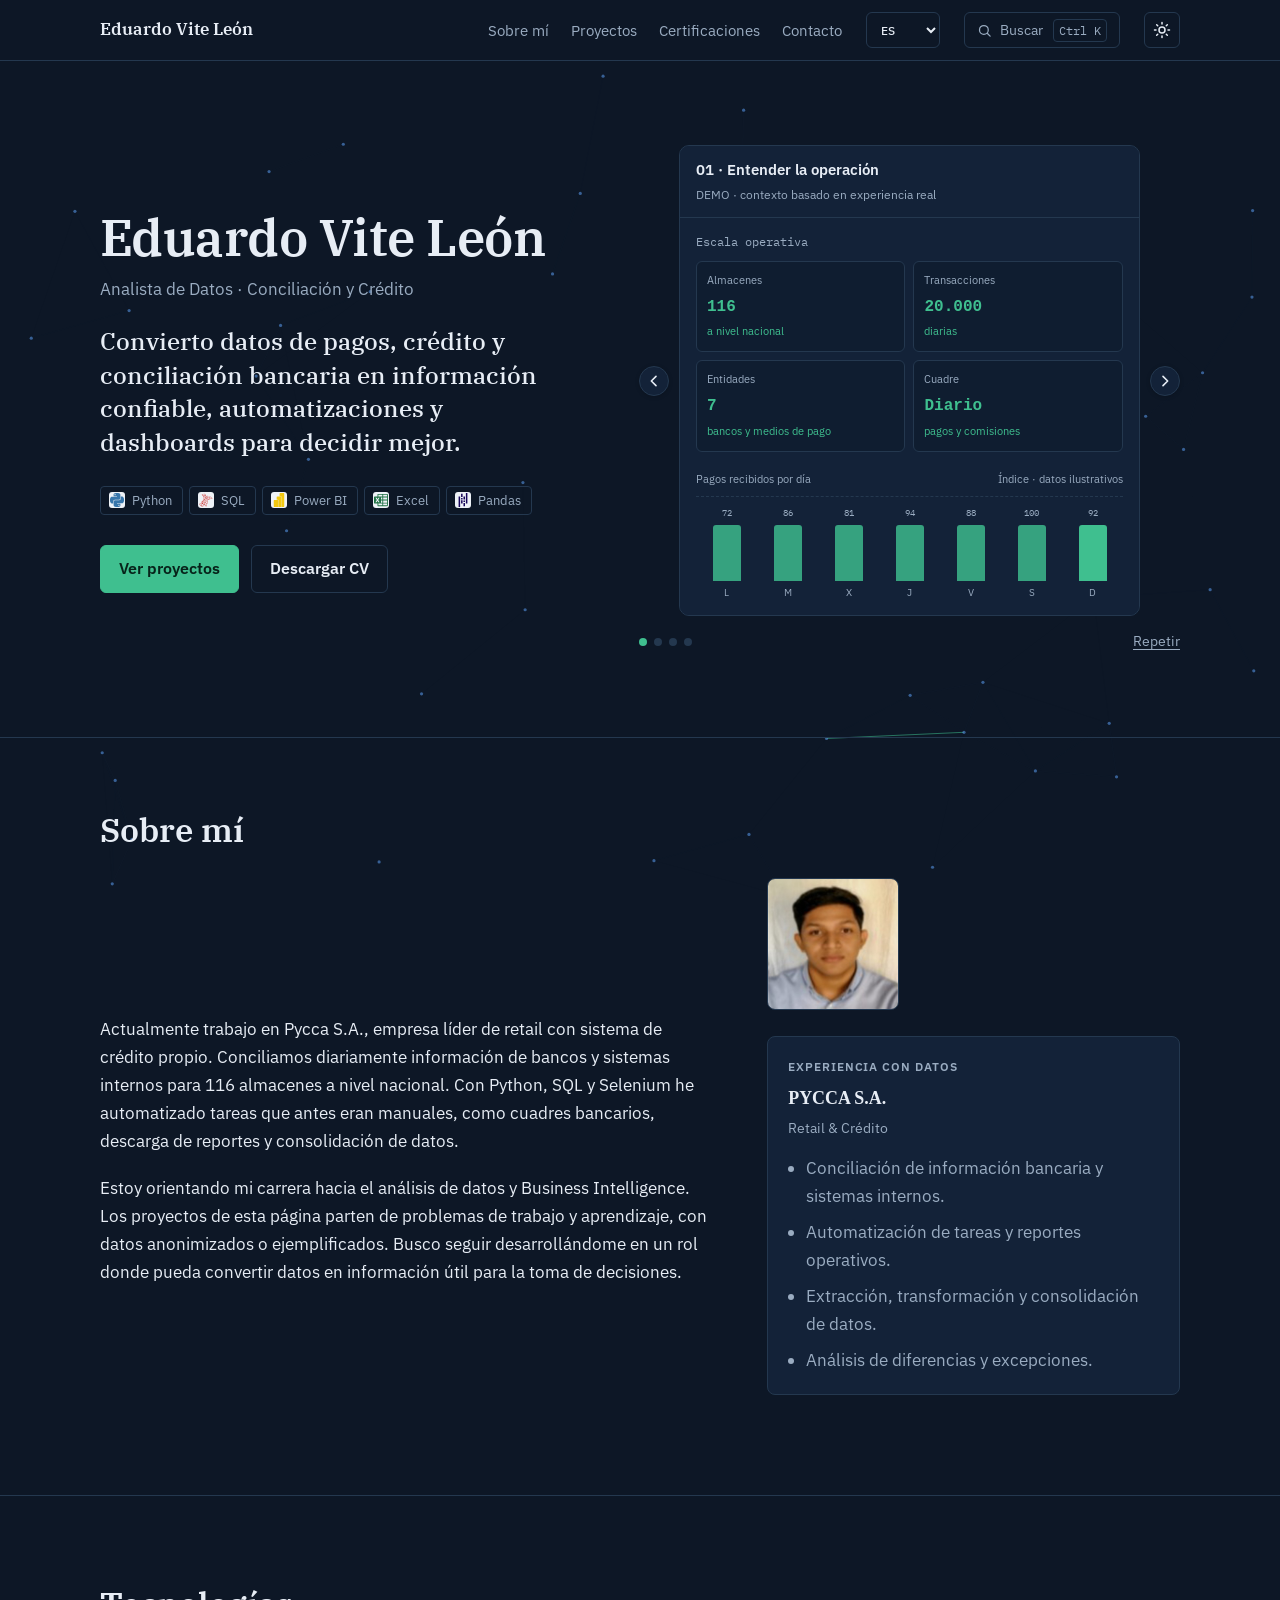
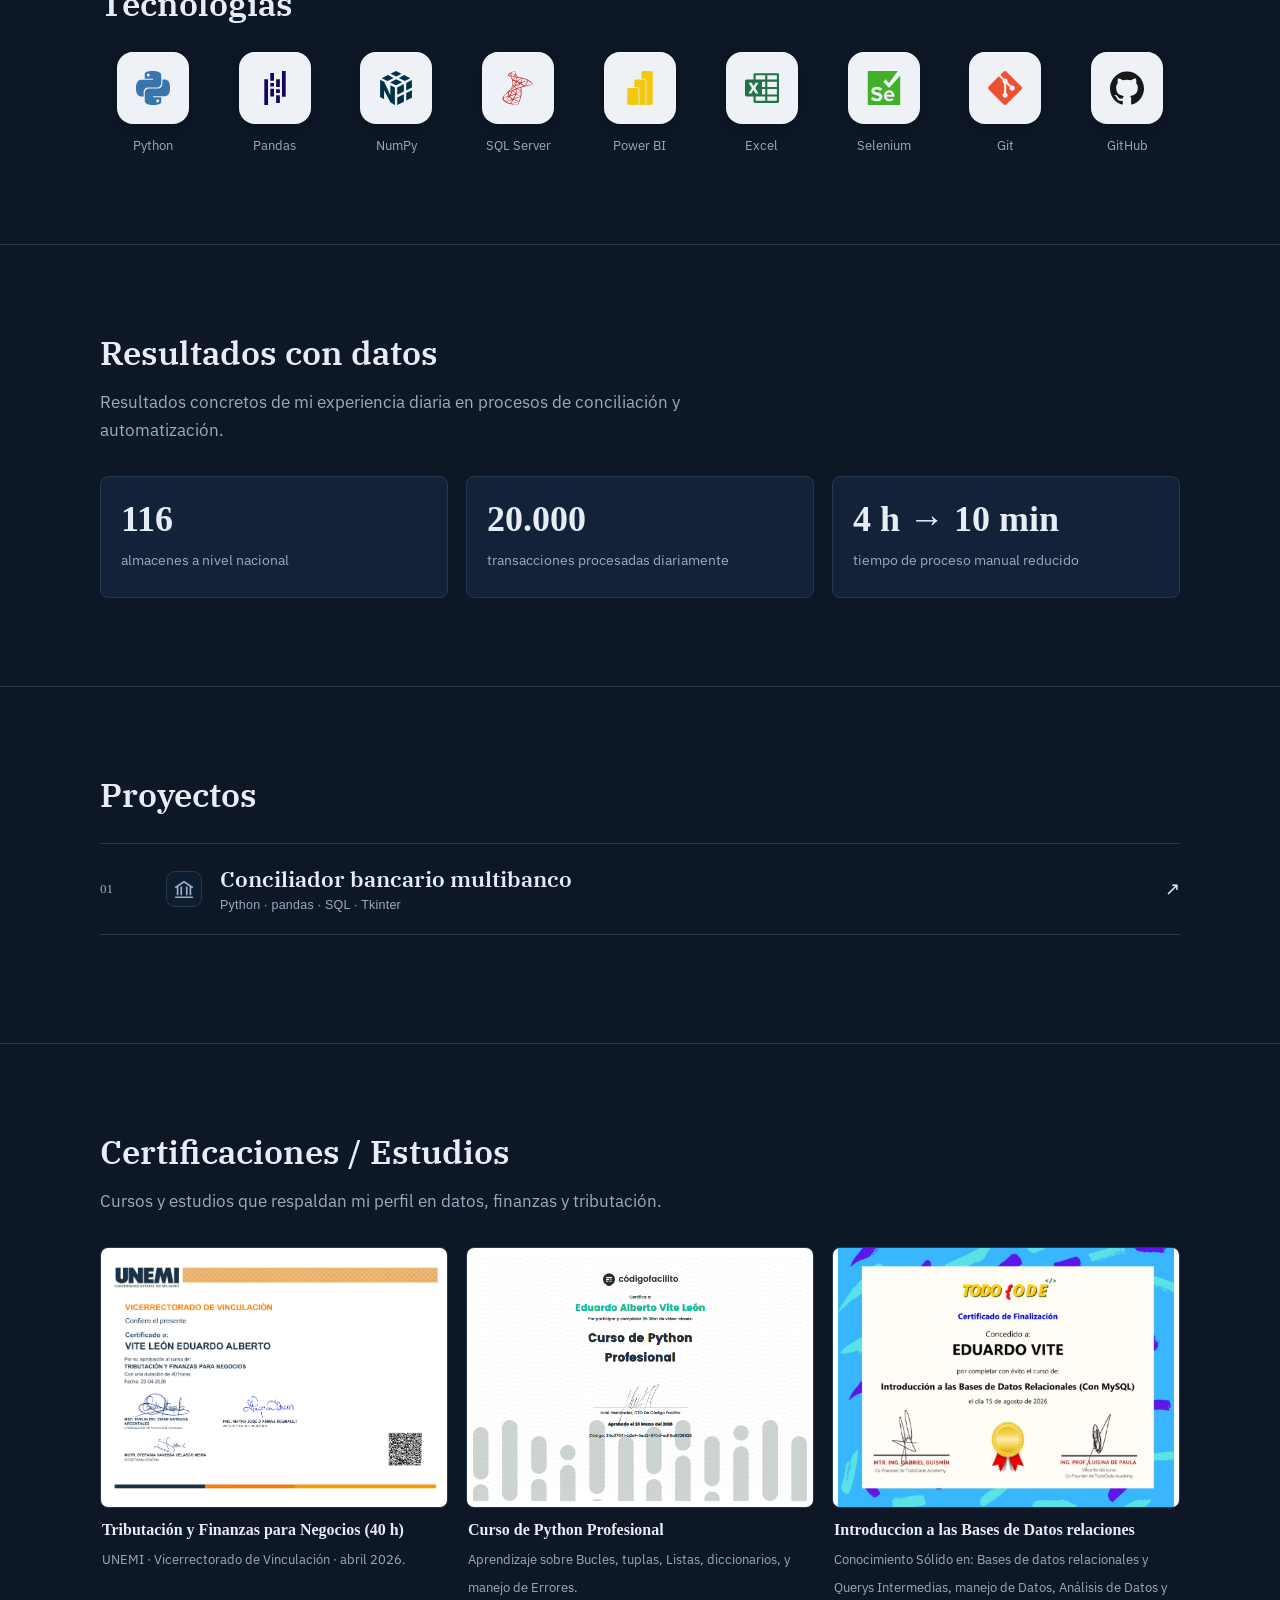
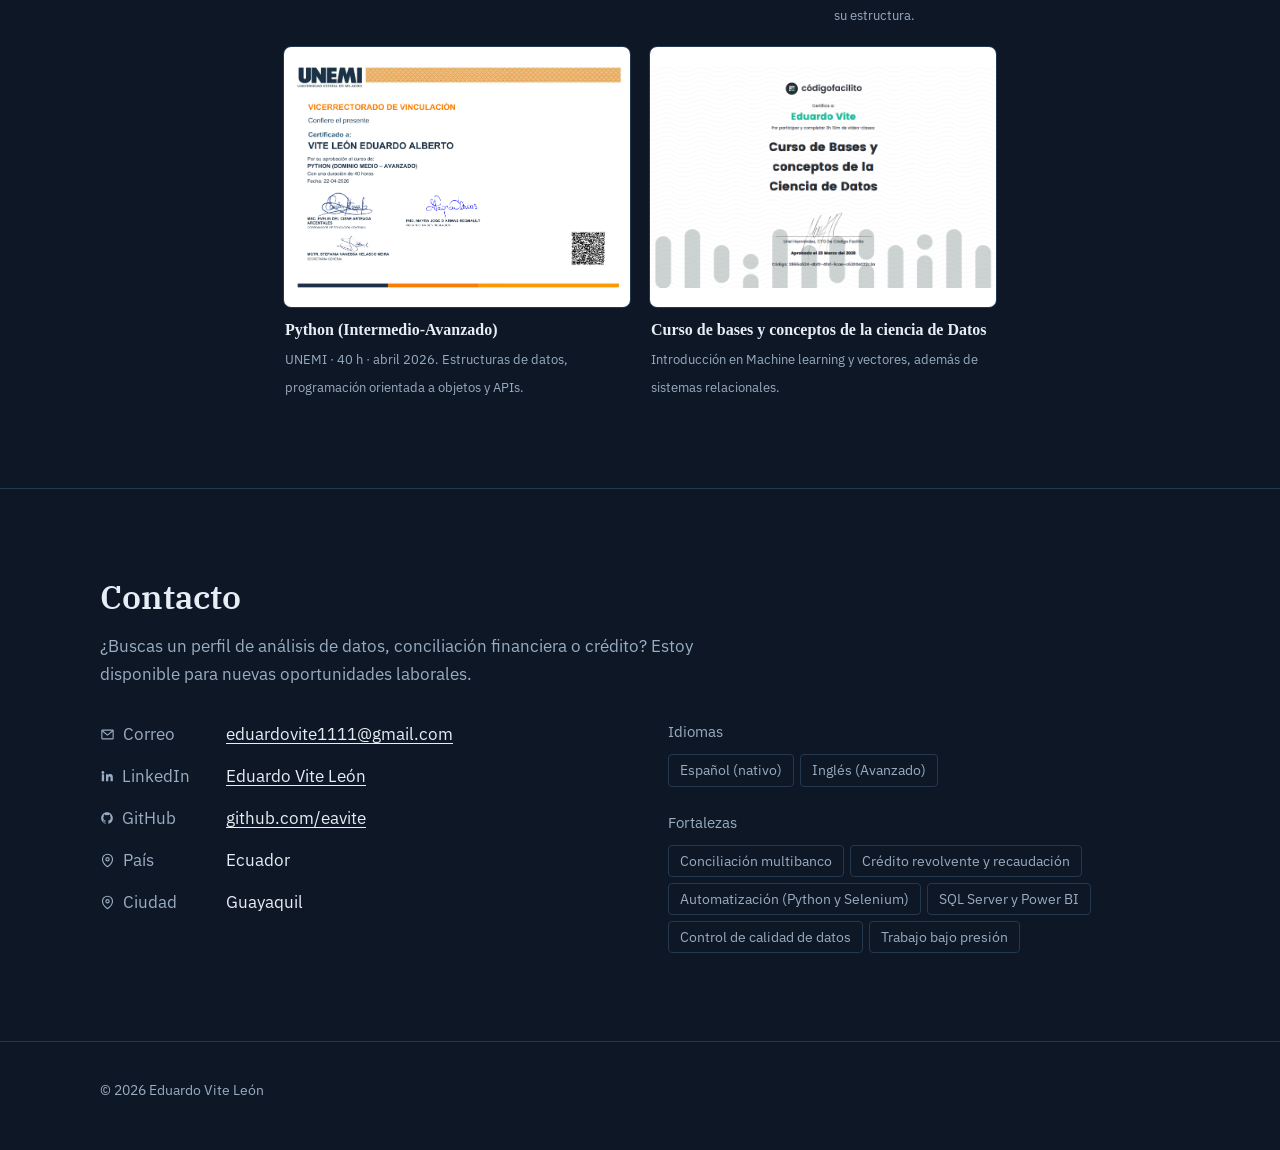
==== commit 0c5358ef: "modificado certificado tributacion" ====
--- a/index.html
+++ b/index.html
@@ -182,6 +182,11 @@
 				<button class="icon-btn cert-lightbox-close" id="cert-lightbox-close" type="button" aria-label="Cerrar">×</button>
 			</div>
 			<div class="cert-lightbox-content" id="cert-lightbox-content"></div>
+            <nav class="cert-lightbox-pages" id="cert-lightbox-pages" aria-label="Páginas del certificado" hidden>
+                <button class="icon-btn cert-page-arrow" id="cert-lightbox-prev" type="button" aria-label="Página anterior" aria-controls="cert-lightbox-content">←</button>
+                <span id="cert-lightbox-counter" role="status" aria-live="polite" aria-atomic="true"></span>
+                <button class="icon-btn cert-page-arrow" id="cert-lightbox-next" type="button" aria-label="Página siguiente" aria-controls="cert-lightbox-content">→</button>
+            </nav>
 		</div>
 	</div>
 
--- a/css/style.css
+++ b/css/style.css
@@ -478,8 +478,9 @@
 }
 @media (max-width: 640px) {
   .project { grid-template-columns: 1fr; gap: 16px; }
-  .nav-inner { gap: 16px; }
-  .nav-links { gap: 16px; }
+  .nav-inner { gap: 12px; flex-wrap: wrap; padding-block: 10px; }
+  .nav-links { order: 1; flex-basis: 100%; justify-content: center; flex-wrap: wrap; gap: 8px 16px; }
+  .nav-inner > .icon-btn, .nav-inner > .cmdk-trigger { flex-shrink: 0; }
   .brand-full { display: none; }
   .brand-short { display: inline; }
 }
@@ -600,7 +601,7 @@
   background: var(--panel); overflow: hidden; cursor: pointer; text-align: left;
 }
 .certification-preview:hover { border-color: var(--muted); transform: translateY(-2px); }
-.certification-preview img { width: 100%; aspect-ratio: 4 / 3; object-fit: cover; }
+.certification-preview img { width: 100%; aspect-ratio: 4 / 3; object-fit: contain; background: #fff; display: block; }
 .certification-pdf-placeholder {
   display: grid; place-items: center; aspect-ratio: 4 / 3; background: var(--panel-2); color: var(--muted);
   font: 500 1rem var(--font-mono);
@@ -626,8 +627,8 @@
 }
 .cert-lightbox-head h2 { margin: 0; font-family: var(--font-head); font-size: 1.05rem; }
 .cert-lightbox-close { font-size: 1.35rem; line-height: 1; }
-.cert-lightbox-content { flex: 1; min-height: 0; display: grid; place-items: center; padding: 18px; overflow: auto; }
-.cert-lightbox-image { max-width: 100%; max-height: 100%; width: auto; height: auto; object-fit: contain; }
+.cert-lightbox-content { flex: 1; min-height: 0; display: grid; grid-template-columns: minmax(0, 1fr); grid-template-rows: minmax(0, 1fr); place-items: center; padding: 18px; overflow: auto; }
+.cert-lightbox-image { max-width: 100%; max-height: 100%; width: 100%; height: 100%; object-fit: contain; }
 .cert-lightbox-pdf { width: 100%; height: 100%; min-height: 70vh; border: 0; background: #fff; }
 
 @media (max-width: 900px) {
@@ -721,7 +722,7 @@
 }
 .project-lightbox-head { display: flex; align-items: center; justify-content: space-between; gap: 16px; padding: 12px 16px; border-bottom: 1px solid var(--line); }
 .project-lightbox-head h2 { margin: 0; font-family: var(--font-head); font-size: 1.1rem; }
-.project-lightbox-content { min-height: 300px; display: grid; place-items: center; padding: 18px; overflow: auto; }
+.project-lightbox-content { min-height: 300px; display: grid; grid-template-columns: minmax(0, 1fr); grid-template-rows: minmax(0, 1fr); place-items: center; padding: 18px; overflow: auto; }
 .project-lightbox-image { max-width: 100%; max-height: 78vh; width: auto; height: auto; object-fit: contain; }
 
 .pdetail-grid { display: grid; grid-template-columns: 1fr 1fr; gap: 18px; }
@@ -858,3 +859,16 @@
     padding-left: 0;
   }
 }
+
+/* Vista completa del conciliador; el resto de proyectos conserva su tamaño. */
+#project-list.pfolio .pdetail-media--wide .pdetail-media-stage { min-height: 0; display: block; }
+#project-list.pfolio .pdetail-media--wide .pdetail-media-main { width: 100%; max-height: none; height: auto; display: block; }
+.preview-animation { width: 100%; }
+.preview-motion-control { display: block; margin: 8px 12px; padding: 5px 8px; border: 1px solid var(--line); border-radius: 4px; background: var(--panel); color: var(--muted); font: inherit; font-size: .76rem; cursor: pointer; }
+.preview-motion-control:hover { color: var(--text); }
+
+/* Navegación entre las páginas de un mismo certificado. */
+.cert-lightbox-pages { display: flex; align-items: center; justify-content: center; gap: 18px; padding: 10px 16px; flex-shrink: 0; border-top: 1px solid var(--line); background: var(--panel); }
+.cert-lightbox-pages[hidden] { display: none; }
+.cert-page-arrow { width: 44px; height: 44px; font-size: 1.35rem; }
+#cert-lightbox-counter { min-width: 70px; text-align: center; color: var(--text); font: 500 .85rem var(--font-mono); }
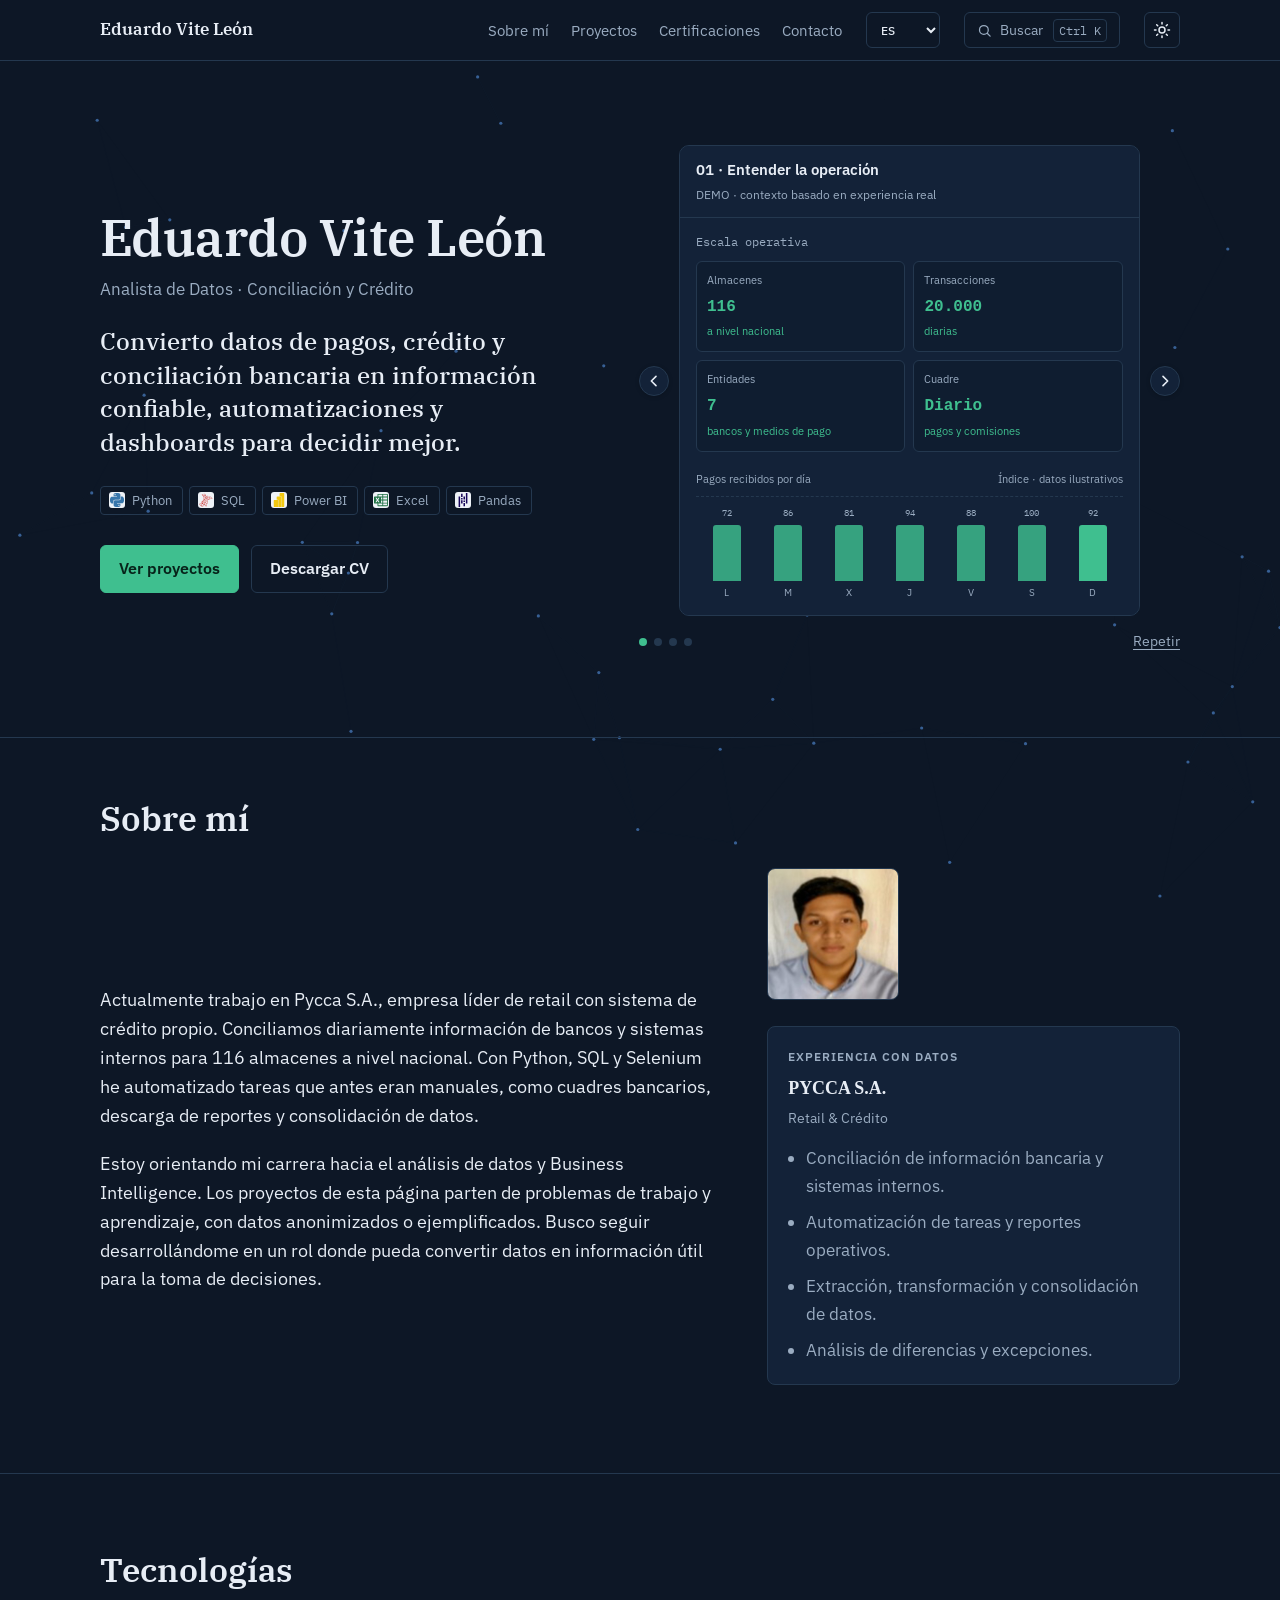
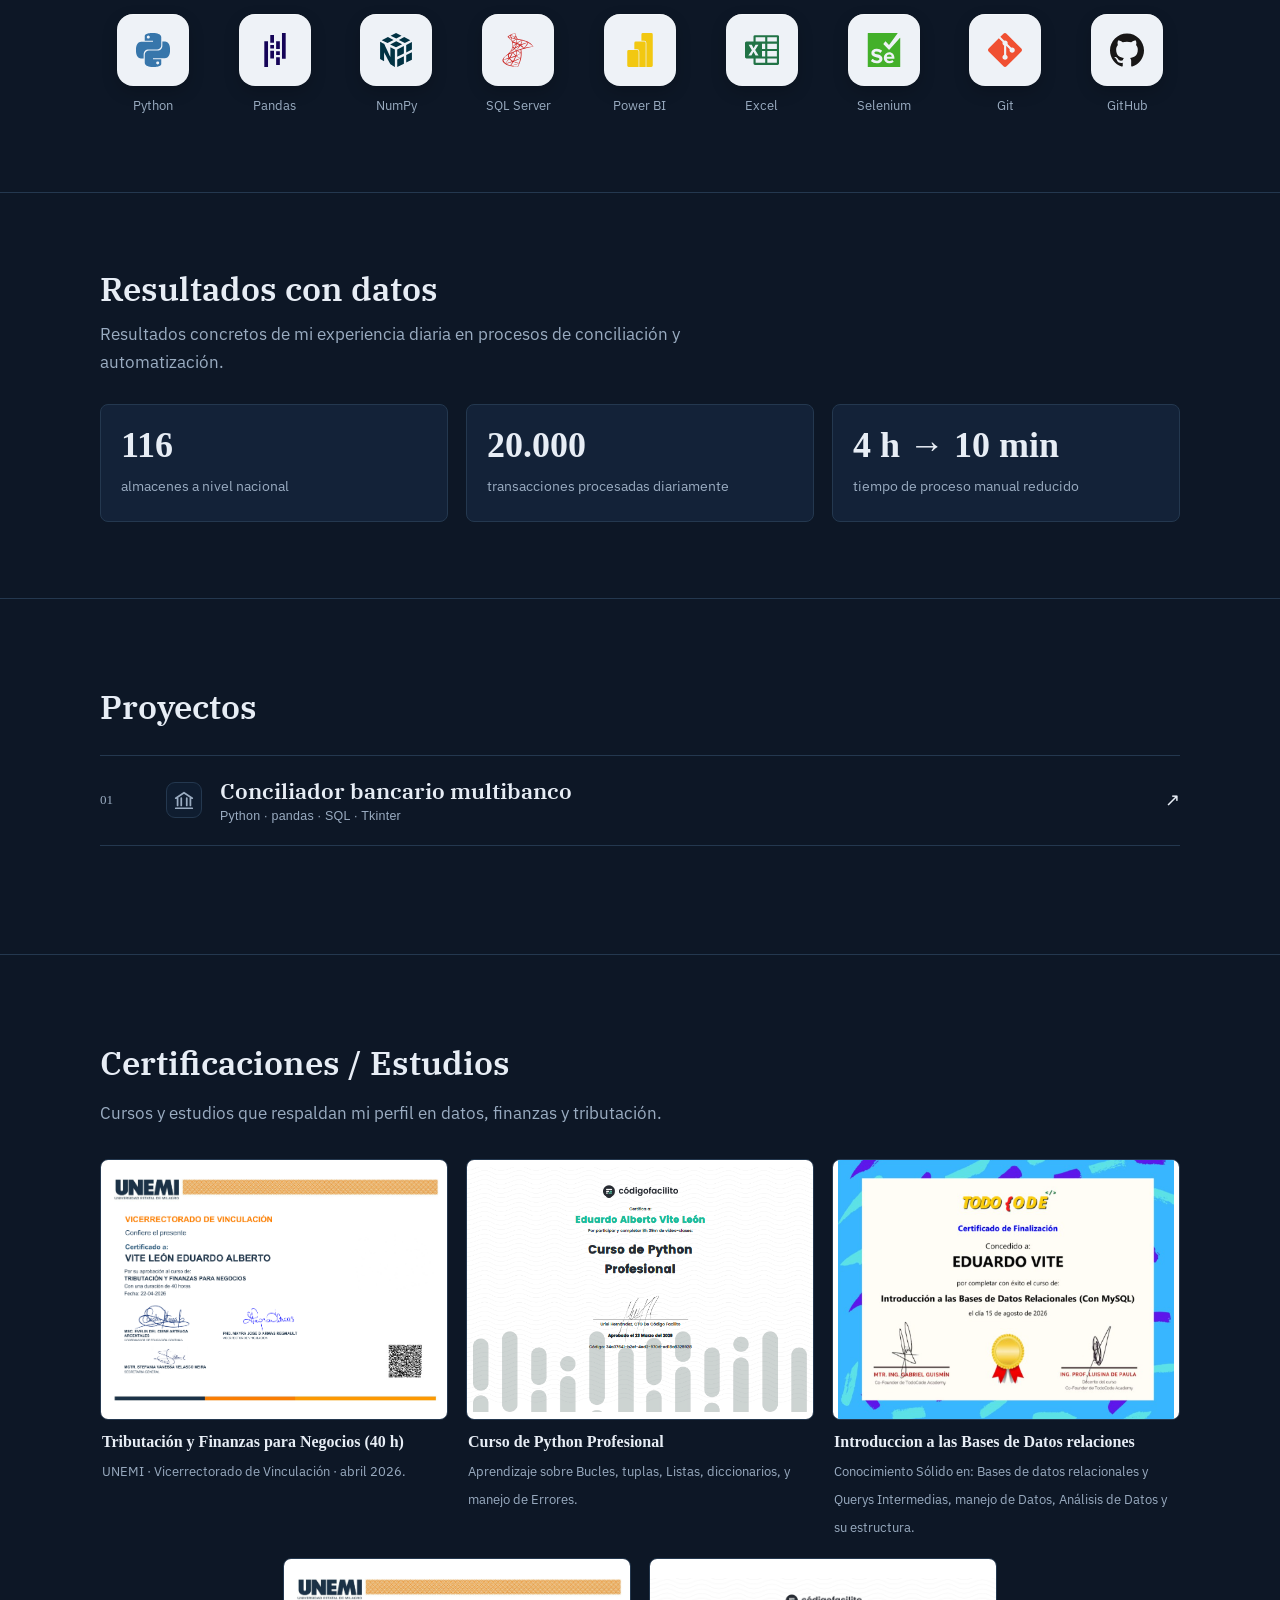
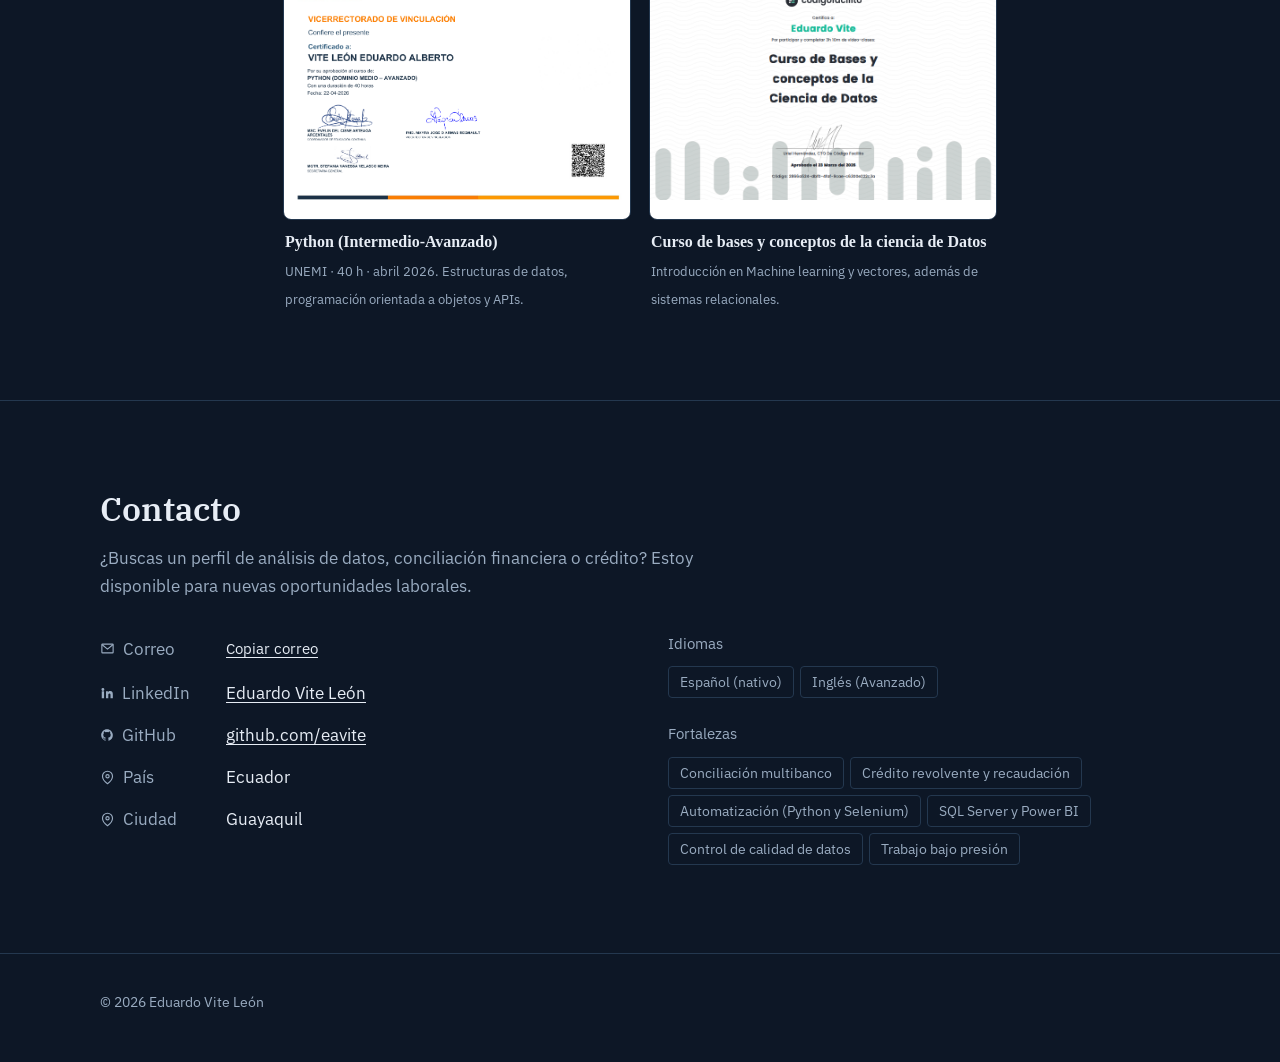
==== commit b43efe6a: "añadido zoom a la vista de los certificados" ====
--- a/index.html
+++ b/index.html
@@ -181,6 +181,12 @@
 				<h2 id="cert-lightbox-title"></h2>
 				<button class="icon-btn cert-lightbox-close" id="cert-lightbox-close" type="button" aria-label="Cerrar">×</button>
 			</div>
+            <div class="cert-zoom-tools">
+                <button class="icon-btn" id="cert-zoom-out" type="button" aria-label="Reducir zoom">−</button>
+                <span id="cert-zoom-value" role="status">100%</span>
+                <button class="icon-btn" id="cert-zoom-in" type="button" aria-label="Aumentar zoom">+</button>
+                <button class="text-btn" id="cert-zoom-fit" type="button">Ajustar</button>
+            </div>
 			<div class="cert-lightbox-content" id="cert-lightbox-content"></div>
             <nav class="cert-lightbox-pages" id="cert-lightbox-pages" aria-label="Páginas del certificado" hidden>
                 <button class="icon-btn cert-page-arrow" id="cert-lightbox-prev" type="button" aria-label="Página anterior" aria-controls="cert-lightbox-content">←</button>
--- a/css/style.css
+++ b/css/style.css
@@ -364,8 +364,15 @@
 .section-intro { margin: -12px 0 32px; max-width: 62ch; color: var(--muted); }
 .section-intro:empty { display: none; }
 
+/* Espaciado más compacto en tecnologías y resultados. */
+#tecnologias, #resultados { padding-block: 76px; }
+#tecnologias h2, #resultados h2 { margin-bottom: 24px; }
+#tecnologias .section-intro, #resultados .section-intro { margin-bottom: 28px; }
+
 /* Sobre mí */
-.section--about { padding-top: 72px; padding-bottom: 72px; }
+#sobre-mi { padding-block: 60px; }
+#about-title { font-size: clamp(1.7rem, 3vw, 2.15rem); }
+#about-text { font-size: 1.125rem; line-height: 1.6; }
 .about-grid { display: grid; grid-template-columns: 1.5fr 1fr; gap: 48px; align-items: center; }
 .about-grid > * { min-width: 0; }
 .prose p { margin: 0 0 1.1em; max-width: 62ch; }
@@ -401,7 +408,7 @@
 
 /* Resultados */
 .impact-grid { display: grid; grid-template-columns: repeat(3, 1fr); gap: 18px; }
-.impact-metric { padding: 24px 20px; border: 1px solid var(--line); border-radius: 8px; background: var(--panel); }
+.impact-metric { padding: 22px 20px; border: 1px solid var(--line); border-radius: 8px; background: var(--panel); }
 .impact-metric strong { display: block; margin-bottom: 8px; font-family: var(--font-head); font-size: clamp(1.65rem, 4vw, 2.25rem); line-height: 1; }
 .impact-metric span { color: var(--muted); font-size: .9rem; line-height: 1.45; }
 
@@ -467,12 +474,13 @@
   .hero { padding: 56px 0 56px; }
   .hero-grid { grid-template-columns: 1fr; gap: 40px; }
   .deck-wrap { justify-self: stretch; max-width: none; }
-  .section--about { padding-top: 56px; padding-bottom: 56px; }
+  #sobre-mi { padding-block: 48px; }
   .about-grid { grid-template-columns: 1fr; gap: 36px; align-items: start; }
   .contact-grid { grid-template-columns: 1fr; gap: 36px; }
   .technology-grid { grid-template-columns: 1fr; }
   .impact-grid { grid-template-columns: 1fr; }
   .section { padding: 64px 0; }
+  #tecnologias, #resultados { padding-block: 56px; }
   .project-list--grid { grid-template-columns: 1fr; }
   .project-list--grid .project:nth-child(2) { border-top: 1px solid var(--line); padding-top: 26px; }
 }
@@ -752,8 +760,8 @@
 }
 
 /* ---------- Tecnologías ---------- */
-.tech-grid { display: grid; grid-template-columns: repeat(auto-fill, minmax(96px, 1fr)); gap: 22px 16px; list-style: none; margin: 0; padding: 0; }
-.tech-item { display: flex; flex-direction: column; align-items: center; gap: 10px; }
+.tech-grid { display: grid; grid-template-columns: repeat(auto-fill, minmax(96px, 1fr)); gap: 18px 16px; list-style: none; margin: 0; padding: 0; }
+.tech-item { display: flex; flex-direction: column; align-items: center; gap: 8px; }
 .tech-tile {
   display: grid; place-items: center; width: 72px; height: 72px; border-radius: 16px; background: #eef2f7;
   box-shadow: 0 1px 0 rgba(255,255,255,.4) inset, 0 6px 16px rgba(0,0,0,.18);
@@ -864,7 +872,7 @@
 #project-list.pfolio .pdetail-media--wide .pdetail-media-stage { min-height: 0; display: block; }
 #project-list.pfolio .pdetail-media--wide .pdetail-media-main { width: 100%; max-height: none; height: auto; display: block; }
 .preview-animation { width: 100%; }
-.preview-motion-control { display: block; margin: 8px 12px; padding: 5px 8px; border: 1px solid var(--line); border-radius: 4px; background: var(--panel); color: var(--muted); font: inherit; font-size: .76rem; cursor: pointer; }
+.preview-motion-control { display: block; margin: 0; padding: 5px 8px; border: 1px solid var(--line); border-radius: 4px; background: var(--panel); color: var(--muted); font: inherit; font-size: .76rem; cursor: pointer; }
 .preview-motion-control:hover { color: var(--text); }
 
 /* Navegación entre las páginas de un mismo certificado. */
@@ -872,3 +880,18 @@
 .cert-lightbox-pages[hidden] { display: none; }
 .cert-page-arrow { width: 44px; height: 44px; font-size: 1.35rem; }
 #cert-lightbox-counter { min-width: 70px; text-align: center; color: var(--text); font: 500 .85rem var(--font-mono); }
+
+/* Acciones junto a la vista previa y contacto sin dirección visible. */
+.preview-actions { display: flex; align-items: center; justify-content: space-between; gap: 12px; }
+.preview-actions:empty { display: none; }
+.preview-project-link { margin-left: auto; padding: 8px 12px; font-size: .86rem; white-space: nowrap; }
+.email-actions { display: flex; flex-wrap: wrap; align-items: center; gap: 4px 18px; }
+.email-actions .text-btn { color: var(--text); font-size: .95rem; }
+.email-actions .text-btn:hover { color: var(--ok); }
+.email-status { color: var(--ok); font-size: .85rem; }
+
+.cert-zoom-tools { display: flex; align-items: center; justify-content: center; gap: 14px; padding: 8px 12px; flex-shrink: 0; border-bottom: 1px solid var(--line); }
+#cert-zoom-value { min-width: 48px; text-align: center; font-size: .85rem; }
+.cert-zoom-tools button:disabled { opacity: .4; cursor: default; }
+.cert-lightbox-content.is-zoomed { display: block; }
+.cert-lightbox-content.is-zoomed .cert-lightbox-image { max-width: none; max-height: none; height: auto; margin: 0 auto; }
